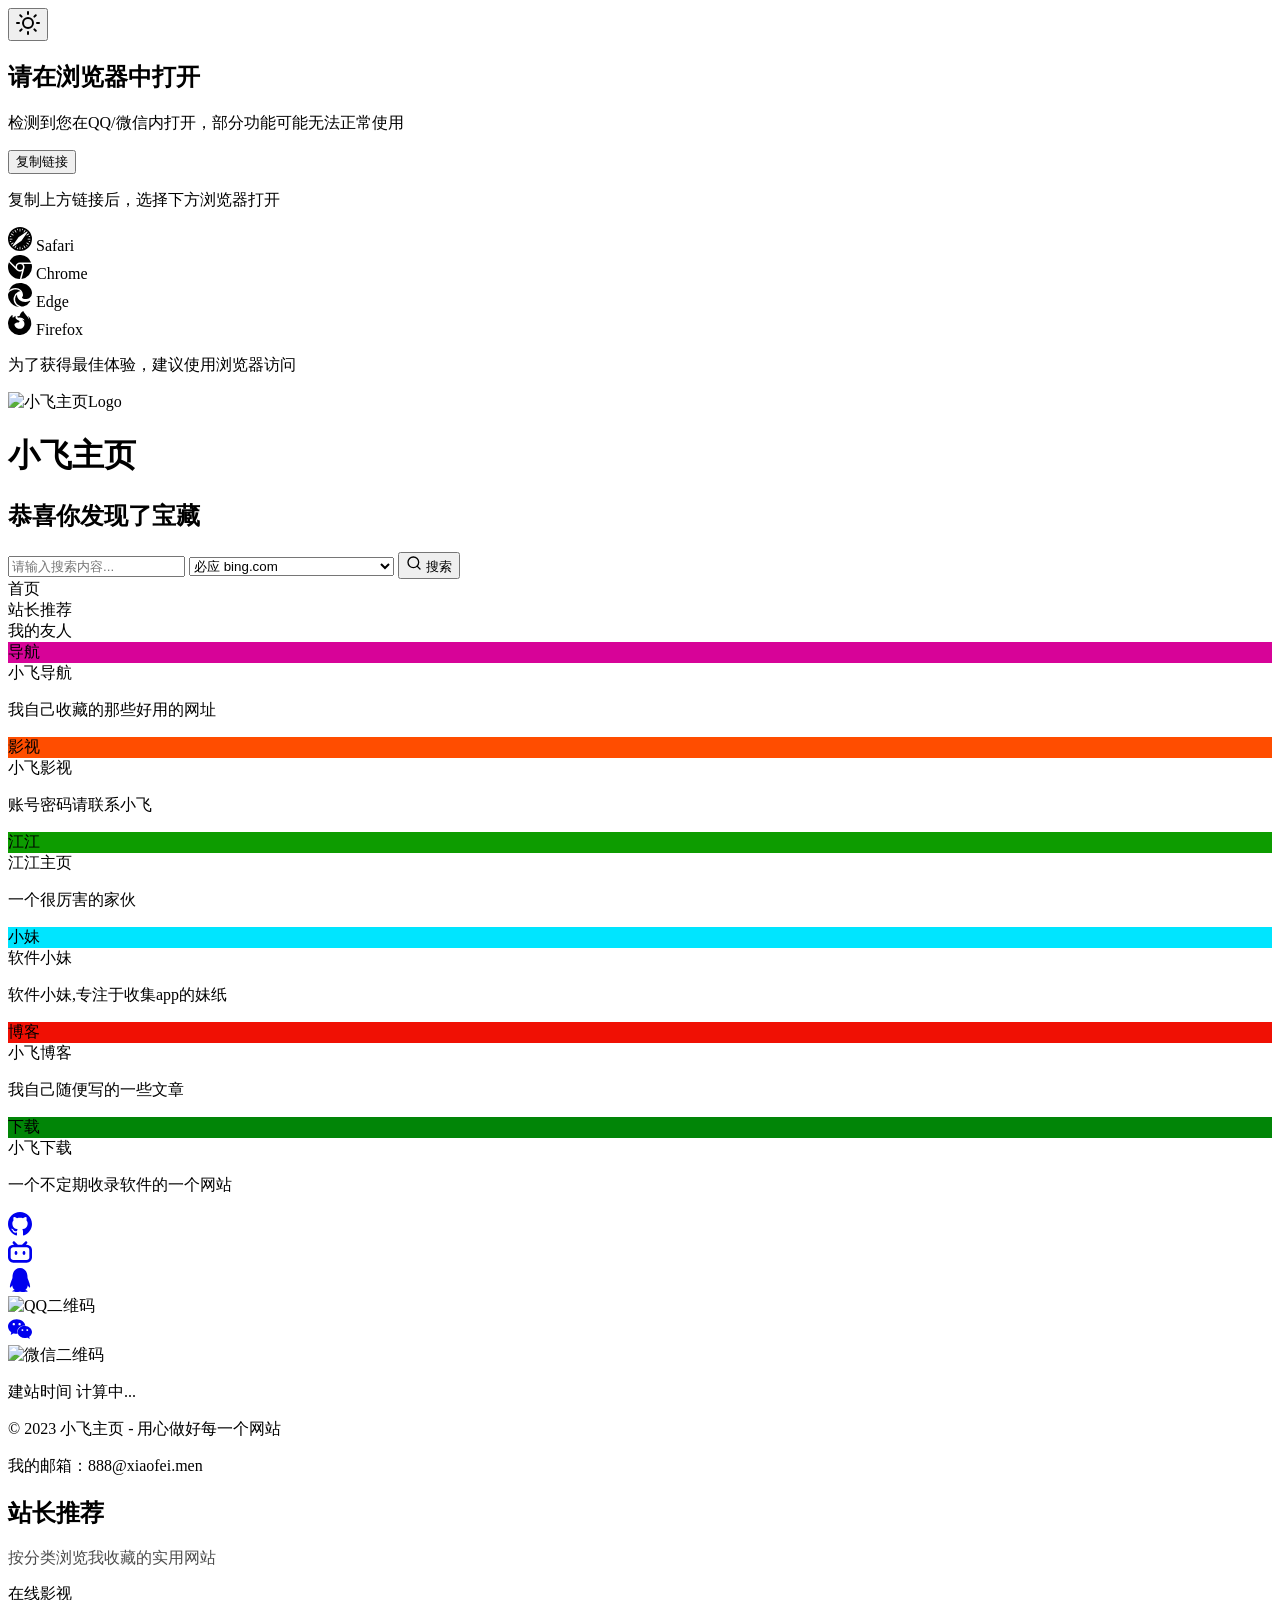
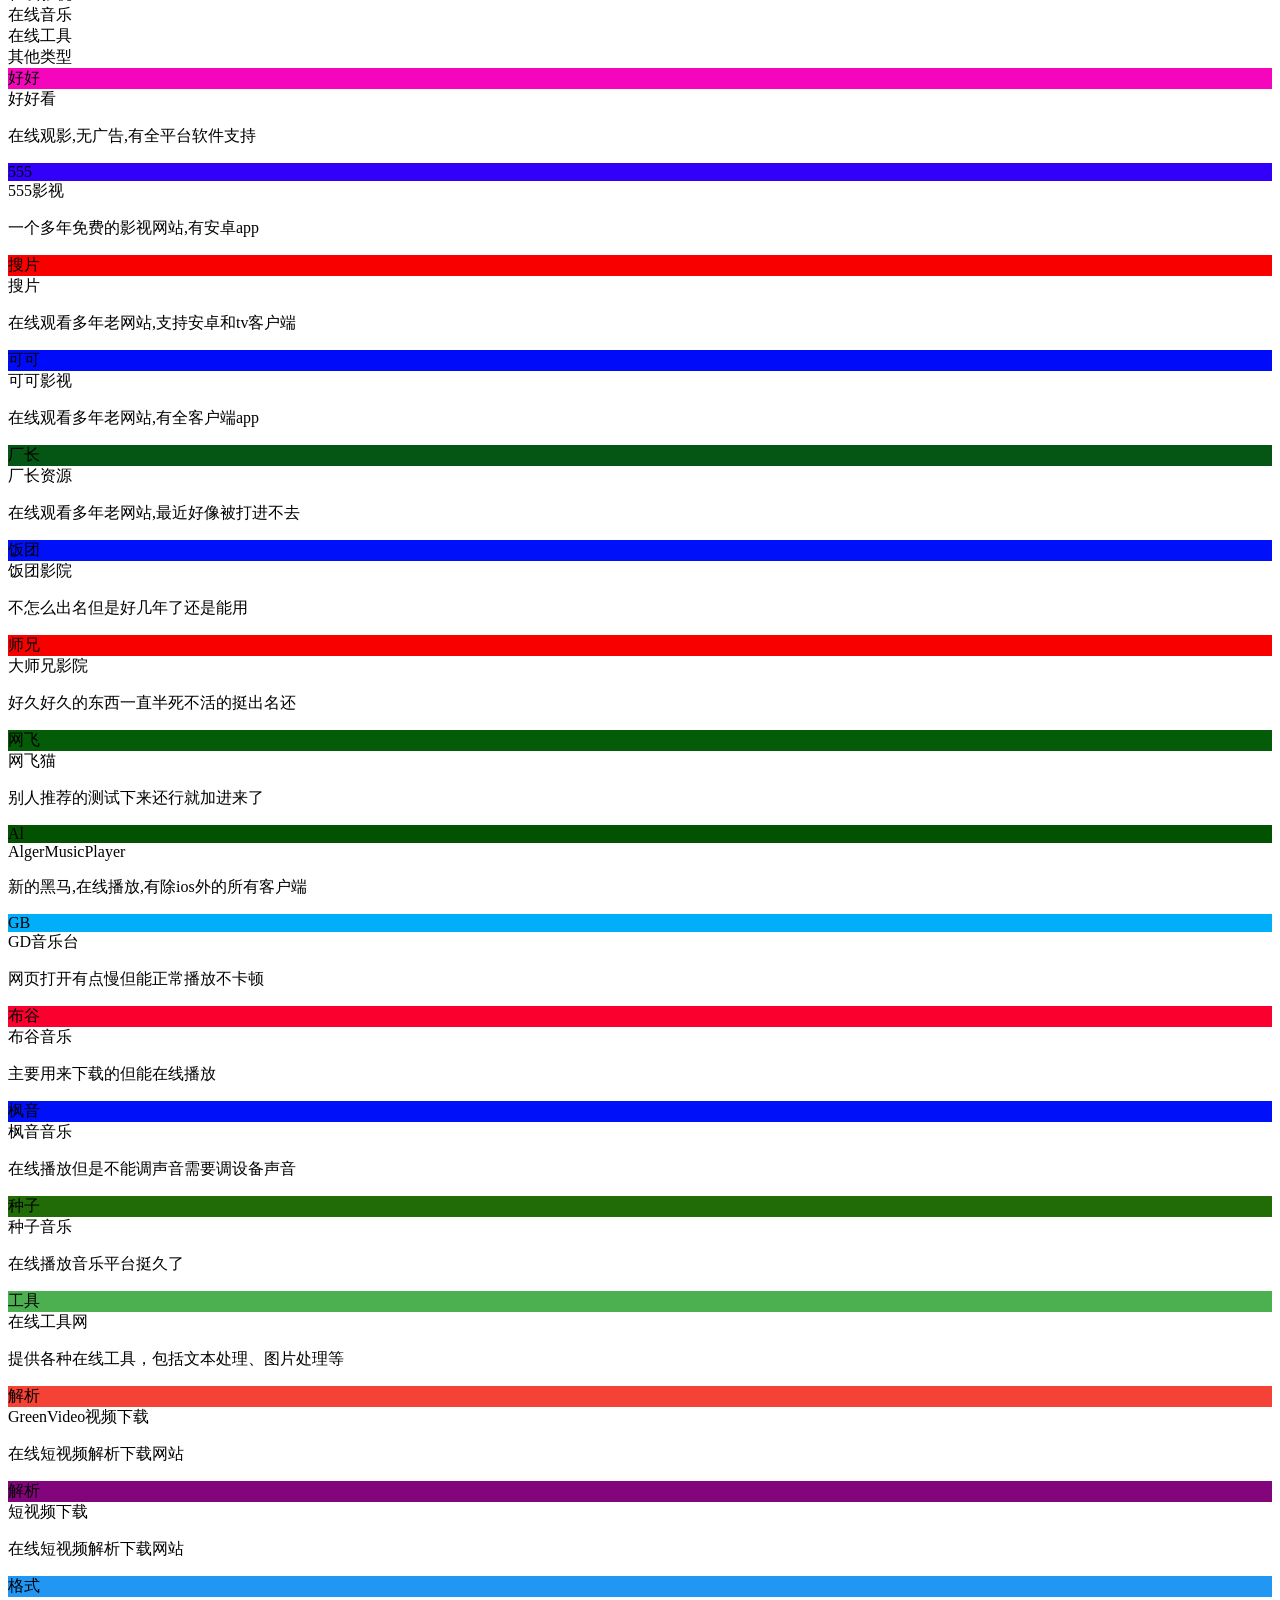
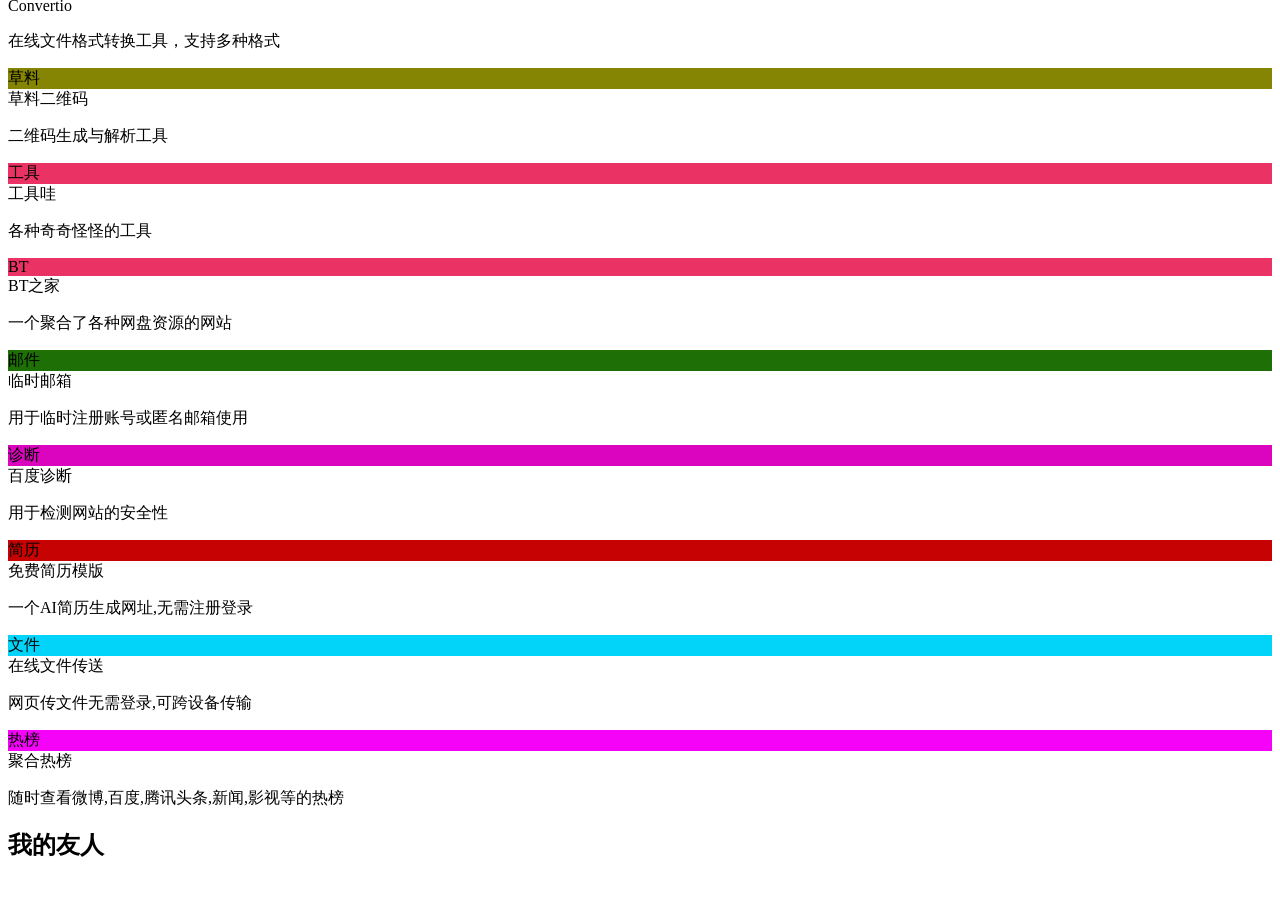
==== index.html @ 1d451cec "Create index.html" ====
<!DOCTYPE html>
<html lang="zh-CN" class="dark">
<!-- 百度统计代码,请修改成自己的 -->
<script>
    var _hmt = _hmt || [];
    (function() {
    var hm = document.createElement("script");
    hm.src = "https://hm.baidu.com/hm.js?8888888888888888888";
    var s = document.getElementsByTagName("script")[0]; 
    s.parentNode.insertBefore(hm, s);
    })();
</script>
<head>
    <meta charset="UTF-8">
    <meta name="viewport" content="width=device-width, initial-scale=1.0">
    <title>小飞主页</title>
    <link rel="stylesheet" href="style.css">
    <!-- 网站图标 -->
    <link rel="icon" href="https://s21.ax1x.com/2025/10/09/pVHZ47d.png" type="image/jpeg">
    <!-- 引入Markdown转换库marked.js -->
    <script src="https://cdn.jsdelivr.net/npm/marked/marked.min.js"></script>
    <!-- 引入SunCalc库用于日出日落计算 -->
    <script src="https://cdn.jsdelivr.net/npm/suncalc@1.9.0/suncalc.min.js"></script>
</head>
<body>
    <!-- 主题切换按钮 -->
    <button id="theme-toggle" class="theme-toggle">
        <svg xmlns="http://www.w3.org/2000/svg" width="24" height="24" viewBox="0 0 24 24" fill="none" stroke="currentColor" stroke-width="2" stroke-linecap="round" stroke-linejoin="round">
            <circle cx="12" cy="12" r="5"></circle>
            <line x1="12" y1="1" x2="12" y2="3"></line>
            <line x1="12" y1="21" x2="12" y2="23"></line>
            <line x1="4.22" y1="4.22" x2="5.64" y2="5.64"></line>
            <line x1="18.36" y1="18.36" x2="19.78" y2="19.78"></line>
            <line x1="1" y1="12" x2="3" y2="12"></line>
            <line x1="21" y1="12" x2="23" y2="12"></line>
            <line x1="4.22" y1="19.78" x2="5.64" y2="18.36"></line>
            <line x1="18.36" y1="5.64" x2="19.78" y2="4.22"></line>
        </svg>
    </button>

    <!-- 微信/QQ浏览器引导层 -->
    <div class="browser-guide" id="browserGuide">
        <div class="browser-guide-content">
            <h2>请在浏览器中打开</h2>
            <p>检测到您在QQ/微信内打开，部分功能可能无法正常使用</p>
            <div class="guide-url">
                <span id="currentUrl"></span>
                <button class="copy-btn" id="copyUrl">复制链接</button>
            </div>
            <p>复制上方链接后，选择下方浏览器打开</p>
            <div class="browser-icons">
                <div class="browser-icon">
                    <svg viewBox="0 0 24 24" width="24" height="24" fill="currentColor">
                        <use xlink:href="#safari"></use>
                    </svg>
                    <span>Safari</span>
                </div>
                <div class="browser-icon">
                    <svg viewBox="0 0 24 24" width="24" height="24" fill="currentColor">
                        <use xlink:href="#chrome"></use>
                    </svg>
                    <span>Chrome</span>
                </div>
                <div class="browser-icon">
                    <svg viewBox="0 0 24 24" width="24" height="24" fill="currentColor">
                        <use xlink:href="#edge"></use>
                    </svg>
                    <span>Edge</span>
                </div>
                <div class="browser-icon">
                    <svg viewBox="0 0 24 24" width="24" height="24" fill="currentColor">
                        <use xlink:href="#firefox"></use>
                    </svg>
                    <span>Firefox</span>
                </div>
            </div>
            <div class="guide-tip">
                <p>为了获得最佳体验，建议使用浏览器访问</p>
            </div>
        </div>
    </div>

    <!-- 粒子背景 -->
    <div id="particles-js"></div>
    <!-- 粒子特效 -->
    <script src="https://cdn.jsdelivr.net/particles.js/2.0.0/particles.min.js"></script>
    <div class="container">
        <header>
            <div class="logo">
                <img src="https://s21.ax1x.com/2025/08/24/pVshJuq.jpg" alt="小飞主页Logo">
                <h1>小飞主页</h1>
            </div>
            <h2>恭喜你发现了宝藏</h2>
            
            <!-- 搜索框 -->
            <!-- index.html 搜索框部分修改 -->
            <div class="search-container">
                <div class="search-box">
                    <input type="text" id="search-input" placeholder="请输入搜索内容...">
                    <select id="search-engine">
                        <option value="bing">必应 bing.com</option>
                        <option value="shenma">神马 sm.cn</option>
                        <option value="baidu">百度 baidu.com</option>
                        <option value="quark">夸克 quark.cn</option>
                        <option value="sogou">搜狗 sogou.com</option>
                        <option value="360">360搜索 www.so.com</option>
                        <option value="brave">Brave brave.com</option>
                        <option value="google">谷歌 google.com</option>
                        <option value="yahoo">雅虎 yahoo.com</option>
                        <option value="duckduckgo">DuckDuckGo duckduckgo.com</option>
                        <option value="youtube">YouTube youtube.com</option>
                        <option value="yandex">Yandex yandex.com</option>
                    </select>
                    <button id="search-btn">
                        <svg xmlns="http://www.w3.org/2000/svg" width="16" height="16" viewBox="0 0 24 24" fill="none" stroke="currentColor" stroke-width="2" stroke-linecap="round" stroke-linejoin="round">
                            <circle cx="11" cy="11" r="8"></circle>
                            <line x1="21" y1="21" x2="16.65" y2="16.65"></line>
                        </svg>
                        搜索
                    </button>
                </div>
            </div>
            <!-- 页面导航 -->
            <div class="page-nav">
                <div class="page-nav-item active" data-page="home">首页</div>
                <div class="page-nav-item" data-page="links">站长推荐</div>
                <div class="page-nav-item" data-page="friends">我的友人</div>
            </div>
        </header>

        <main>
            <!-- 首页内容 -->
            <div class="page-container active" id="home-page">
                <div class="links-container">
                    <div class="link-card" data-link="http://dh.xiaofei.men/">
                        <div class="link-icon">
                            <div class="custom-favicon" style="background-color: #d70398;">导航</div>
                        </div>
                        <div class="link-info">
                            <span class="link-title">小飞导航</span>
                            <p class="link-description">我自己收藏的那些好用的网址</p>
                        </div>
                    </div>
                    <div class="link-card" data-link="http://tv.xiaofei.men/">
                        <div class="link-icon">
                            <div class="custom-favicon" style="background-color: #ff4d00;">影视</div>
                        </div>
                        <div class="link-info">
                            <span class="link-title">小飞影视</span>
                            <p class="link-description">账号密码请联系小飞</p>
                        </div>
                    </div>
                    <div class="link-card" data-link="http://江江.icu/">
                        <div class="link-icon">
                            <div class="custom-favicon" style="background-color: #0d9c00;">江江</div>
                        </div>
                        <div class="link-info">
                            <span class="link-title">江江主页</span>
                            <p class="link-description">一个很厉害的家伙</p>
                        </div>
                    </div>
                    <div class="link-card" data-link="http://add.qianqian.club/">
                        <div class="link-icon">
                            <div class="custom-favicon" style="background-color: #00E5FF;">小妹</div>
                        </div>
                        <div class="link-info">
                            <span class="link-title">软件小妹</span>
                            <p class="link-description">软件小妹,专注于收集app的妹纸</p>
                        </div>
                    </div>
                    <div class="link-card" data-link="http://bk.xiaofei.men/">
                        <div class="link-icon">
                            <div class="custom-favicon" style="background-color: #f01004;">博客</div>
                        </div>
                        <div class="link-info">
                            <span class="link-title">小飞博客</span>
                            <p class="link-description">我自己随便写的一些文章</p>
                        </div>
                    </div>
                    <div class="link-card" data-link="http://xz.xiaofei.men/">
                        <div class="link-icon">
                            <div class="custom-favicon" style="background-color: #018507;">下载</div>
                        </div>
                        <div class="link-info">
                            <span class="link-title">小飞下载</span>
                            <p class="link-description">一个不定期收录软件的一个网站</p>
                        </div>
                    </div>
                </div>

                <div class="icon-container">
                    <div class="icon-item">
                        <a href="https://github.com/tanwanxiaofei" title="GitHub" target="_blank" rel="noopener noreferrer">
                            <svg viewBox="0 0 24 24" width="24" height="24" fill="currentColor" aria-label="GitHub">
                                <use xlink:href="#github"></use>
                            </svg>
                        </a>
                    </div>
                    <div class="icon-item">
                        <a href="https://space.bilibili.com/316062612" title="哔哩哔哩" target="_blank" rel="noopener noreferrer">
                            <svg viewBox="0 0 24 24" width="24" height="24" fill="currentColor" aria-label="哔哩哔哩">
                                <use xlink:href="#bilibili"></use>
                            </svg>
                        </a>
                    </div>
                    <div class="icon-item qq-item">
                        <a href="javascript:void(0);" title="QQ">
                            <svg viewBox="0 0 24 24" width="24" height="24" fill="currentColor" aria-label="QQ">
                                <use xlink:href="#qq"></use>
                            </svg>
                        </a>
                        <div class="qr-code qq-qr">
                            <img src="https://tu.xiaofei.men/qq.jpg" alt="QQ二维码">
                        </div>
                    </div>
                    <div class="icon-item wechat-item">
                        <a href="javascript:void(0);" title="微信">
                            <svg viewBox="0 0 24 24" width="24" height="24" fill="currentColor" aria-label="微信">
                                <use xlink:href="#wechat"></use>
                            </svg>
                        </a>
                        <div class="qr-code wechat-qr">
                            <img src="https://tu.xiaofei.men/wechat.png" alt="微信二维码">
                        </div>
                    </div>
                </div>

                <div class="info">
                    <p>建站时间 <span id="survival-time">计算中...</span></p>
                    <p>© 2023 小飞主页 - 用心做好每一个网站</p>
                    <p>我的邮箱：<span id="email" class="email-link">888@xiaofei.men</span></p>
                </div>
            </div>
            
            <!-- 站长推荐 -->
            <div class="page-container" id="links-page">
                <h2>站长推荐</h2>
                <p style="margin: 15px 0; opacity: 0.7;">按分类浏览我收藏的实用网站</p>
                
                <div class="category-tabs">
                    <div class="category-tab active" data-category="tools">在线影视</div>
                    <div class="category-tab" data-category="study">在线音乐</div>
                    <div class="category-tab" data-category="entertainment">在线工具</div>
                    <div class="category-tab" data-category="life">其他类型</div>
                </div>
                
                <!-- 在线视频 -->
                <div class="category-content active" id="tools-content">
                    <div class="links-container">
                        <div class="link-card" data-link="https://hhkan.tv/">
                            <div class="link-icon">
                                <div class="custom-favicon" style="background-color: #f506bd;">好好</div>
                            </div>
                            <div class="link-info">
                                <span class="link-title">好好看</span>
                                <p class="link-description">在线观影,无广告,有全平台软件支持</p>
                            </div>
                        </div>
                        <div class="link-card" data-link="https://dh.xiaofei.men/?c=click&id=4">
                            <div class="link-icon">
                                <div class="custom-favicon" style="background-color: #3200f9;">555</div>
                            </div>
                            <div class="link-info">
                                <span class="link-title">555影视</span>
                                <p class="link-description">一个多年免费的影视网站,有安卓app</p>
                            </div>
                        </div>
                        <div class="link-card" data-link="https://搜片.com">
                            <div class="link-icon">
                                <div class="custom-favicon" style="background-color: #f90000;">搜片</div>
                            </div>
                            <div class="link-info">
                                <span class="link-title">搜片</span>
                                <p class="link-description">在线观看多年老网站,支持安卓和tv客户端</p>
                            </div>
                        </div>
                        <div class="link-card" data-link="https://kekys.com">
                            <div class="link-icon">
                                <div class="custom-favicon" style="background-color: #000cf9;">可可</div>
                            </div>
                            <div class="link-info">
                                <span class="link-title">可可影视</span>
                                <p class="link-description">在线观看多年老网站,有全客户端app</p>
                            </div>
                        </div>
                        <div class="link-card" data-link="https://cz01.vip">
                            <div class="link-icon">
                                <div class="custom-favicon" style="background-color: #055614;">厂长</div>
                            </div>
                            <div class="link-info">
                                <span class="link-title">厂长资源</span>
                                <p class="link-description">在线观看多年老网站,最近好像被打进不去</p>
                            </div>
                        </div>
                        <div class="link-card" data-link="https://www.fantuan.my/">
                            <div class="link-icon">
                                <div class="custom-favicon" style="background-color: #0011f9;">饭团</div>
                            </div>
                            <div class="link-info">
                                <span class="link-title">饭团影院</span>
                                <p class="link-description">不怎么出名但是好几年了还是能用</p>
                            </div>
                        </div>
                        <div class="link-card" data-link="https://dsxys.com/">
                            <div class="link-icon">
                                <div class="custom-favicon" style="background-color: #f90000;">师兄</div>
                            </div>
                            <div class="link-info">
                                <span class="link-title">大师兄影院</span>
                                <p class="link-description">好久好久的东西一直半死不活的挺出名还</p>
                            </div>
                        </div>
                        <div class="link-card" data-link="https://WWW.NCAT.APP">
                            <div class="link-icon">
                                <div class="custom-favicon" style="background-color: #045b08;">网飞</div>
                            </div>
                            <div class="link-info">
                                <span class="link-title">网飞猫</span>
                                <p class="link-description">别人推荐的测试下来还行就加进来了</p>
                            </div>
                        </div>
                    </div>
                </div>
                
                <!-- 在线音乐 -->
                <div class="category-content" id="study-content">
                    <div class="links-container">
                        <div class="link-card" data-link="http://music.alger.fun/#/">
                            <div class="link-icon">
                                <div class="custom-favicon" style="background-color: #035202;">Al</div>
                            </div>
                            <div class="link-info">
                                <span class="link-title">AlgerMusicPlayer</span>
                                <p class="link-description">新的黑马,在线播放,有除ios外的所有客户端</p>
                            </div>
                        </div>
                        <div class="link-card" data-link="https://music.gdstudio.org/">
                            <div class="link-icon">
                                <div class="custom-favicon" style="background-color: #00aef9;">GB</div>
                            </div>
                            <div class="link-info">
                                <span class="link-title">GD音乐台</span>
                                <p class="link-description">网页打开有点慢但能正常播放不卡顿</p>
                            </div>
                        </div>
                        <div class="link-card" data-link="https://www.buguyy.top/">
                            <div class="link-icon">
                                <div class="custom-favicon" style="background-color: #f9002e;">布谷</div>
                            </div>
                            <div class="link-info">
                                <span class="link-title">布谷音乐</span>
                                <p class="link-description">主要用来下载的但能在线播放</p>
                            </div>
                        </div>
                        <div class="link-card" data-link="https://mu-jie.cc/musicBox/#/">
                            <div class="link-icon">
                                <div class="custom-favicon" style="background-color: #0011f9;">枫音</div>
                            </div>
                            <div class="link-info">
                                <span class="link-title">枫音音乐</span>
                                <p class="link-description">在线播放但是不能调声音需要调设备声音</p>
                            </div>
                        </div>
                        <div class="link-card" data-link="https://zz123.com/">
                            <div class="link-icon">
                                <div class="custom-favicon" style="background-color: #1c6800f8;">种子</div>
                            </div>
                            <div class="link-info">
                                <span class="link-title">种子音乐</span>
                                <p class="link-description">在线播放音乐平台挺久了</p>
                            </div>
                        </div>
                    </div>
                </div>
                
                <!-- 在线工具 -->
                <div class="category-content" id="entertainment-content">
                    <div class="links-container">
                        <div class="link-card" data-link="https://tool.lu/">
                            <div class="link-icon">
                                <div class="custom-favicon" style="background-color: #4CAF50;">工具</div>
                            </div>
                            <div class="link-info">
                                <span class="link-title">在线工具网</span>
                                <p class="link-description">提供各种在线工具，包括文本处理、图片处理等</p>
                            </div>
                        </div>
                        <div class="link-card" data-link="https://greenvideo.cc/">
                            <div class="link-icon">
                                <div class="custom-favicon" style="background-color: #F44336;">解析</div>
                            </div>
                            <div class="link-info">
                                <span class="link-title">GreenVideo视频下载</span>
                                <p class="link-description">在线短视频解析下载网站</p>
                            </div>
                        </div>
                        <div class="link-card" data-link="https://api.spapi.cn/">
                            <div class="link-icon">
                                <div class="custom-favicon" style="background-color: #82057c;">解析</div>
                            </div>
                            <div class="link-info">
                                <span class="link-title">短视频下载</span>
                                <p class="link-description">在线短视频解析下载网站</p>
                            </div>
                        </div>
                        <div class="link-card" data-link="https://convertio.co/zh/">
                            <div class="link-icon">
                                <div class="custom-favicon" style="background-color: #2196F3;">格式</div>
                            </div>
                            <div class="link-info">
                                <span class="link-title">Convertio</span>
                                <p class="link-description">在线文件格式转换工具，支持多种格式</p>
                            </div>
                        </div>
                        <div class="link-card" data-link="https://www草料二维码.com/">
                            <div class="link-icon">
                                <div class="custom-favicon" style="background-color: #858503;">草料</div>
                            </div>
                            <div class="link-info">
                                <span class="link-title">草料二维码</span>
                                <p class="link-description">二维码生成与解析工具</p>
                            </div>
                        </div>
                        <div class="link-card" data-link="https://toolwa.com/">
                            <div class="link-icon">
                                <div class="custom-favicon" style="background-color: #ea3364;">工具</div>
                            </div>
                            <div class="link-info">
                                <span class="link-title">工具哇</span>
                                <p class="link-description">各种奇奇怪怪的工具</p>
                            </div>
                        </div>
                    </div>
                </div>
                
                <!-- 其他类型 -->
                <div class="category-content" id="life-content">
                    <div class="links-container">
                        <div class="link-card" data-link="https://www.1lou.cc/">
                            <div class="link-icon">
                                <div class="custom-favicon" style="background-color: #ea3364;">BT</div>
                            </div>
                            <div class="link-info">
                                <span class="link-title">BT之家</span>
                                <p class="link-description">一个聚合了各种网盘资源的网站</p>
                            </div>
                        </div>
                        <div class="link-card" data-link="https://lsyx.me/">
                            <div class="link-icon">
                                <div class="custom-favicon" style="background-color: #1e6f05;">邮件</div>
                            </div>
                            <div class="link-info">
                                <span class="link-title">临时邮箱</span>
                                <p class="link-description">用于临时注册账号或匿名邮箱使用</p>
                            </div>
                        </div>
                        <div class="link-card" data-link="https://zhenzhan.baidu.com/">
                            <div class="link-icon">
                                <div class="custom-favicon" style="background-color: #db05bf;">诊断</div>
                            </div>
                            <div class="link-info">
                                <span class="link-title">百度诊断</span>
                                <p class="link-description">用于检测网站的安全性</p>
                            </div>
                        </div>
                        <div class="link-card" data-link="https://www.jianli.com/">
                            <div class="link-icon">
                                <div class="custom-favicon" style="background-color: #c70202;">简历</div>
                            </div>
                            <div class="link-info">
                                <span class="link-title">免费简历模版</span>
                                <p class="link-description">一个AI简历生成网址,无需注册登录</p>
                            </div>
                        </div>
                        <div class="link-card" data-link="https://upfile.live/zh-cn/">
                            <div class="link-icon">
                                <div class="custom-favicon" style="background-color: #02d4f9;">文件</div>
                            </div>
                            <div class="link-info">
                                <span class="link-title">在线文件传送</span>
                                <p class="link-description">网页传文件无需登录,可跨设备传输</p>
                            </div>
                        </div>
                        <div class="link-card" data-link="https://tophub.today/">
                            <div class="link-icon">
                                <div class="custom-favicon" style="background-color: #f502f9;">热榜</div>
                            </div>
                            <div class="link-info">
                                <span class="link-title">聚合热榜</span>
                                <p class="link-description">随时查看微博,百度,腾讯头条,新闻,影视等的热榜</p>
                            </div>
                        </div>
                    </div>
                </div>
            </div>
            
            <!-- 我的友人页面（Markdown加载区域） -->
            <div class="page-container" id="friends-page">
                <h2>我的友人</h2>
                <!-- Markdown加载状态提示 -->
                <div id="md-loading" style="margin: 20px 0; color: rgba(255,255,255,0.7);">
                    正在加载文章内容...
                </div>
                <!-- Markdown转换后的HTML会插入到这个容器 -->
                <div class="friends-article" id="md-content"></div>
            </div>
        </main>
    </div>
    
    <!-- SVG图标定义 -->
    <svg xmlns="http://www.w3.org/2000/svg" style="display: none;">
        <!-- Safari 图标 -->
        <symbol id="safari" viewBox="0 0 16 16">
            <path d="M8 16A8 8 0 1 0 8 0a8 8 0 0 0 0 16m.25-14.75v1.5a.25.25 0 0 1-.5 0v-1.5a.25.25 0 0 1 .5 0m0 12v1.5a.25.25 0 1 1-.5 0v-1.5a.25.25 0 1 1 .5 0M4.5 1.938a.25.25 0 0 1 .342.091l.75 1.3a.25.25 0 0 1-.434.25l-.75-1.3a.25.25 0 0 1 .092-.341m6 10.392a.25.25 0 0 1 .341.092l.75 1.299a.25.25 0 1 1-.432.25l-.75-1.3a.25.25 0 0 1 .091-.34ZM2.28 4.408l1.298.75a.25.25 0 0 1-.25.434l-1.299-.75a.25.25 0 0 1 .25-.434Zm10.392 6 1.299.75a.25.25 0 1 1-.25.434l-1.3-.75a.25.25 0 0 1 .25-.434ZM1 8a.25.25 0 0 1 .25-.25h1.5a.25.25 0 0 1 0 .5h-1.5A.25.25 0 0 1 1 8m12 0a.25.25 0 0 1 .25-.25h1.5a.25.25 0 1 1 0 .5h-1.5A.25.25 0 0 1 13 8M2.03 11.159l1.298-.75a.25.25 0 0 1 .25.432l-1.299.75a.25.25 0 0 1-.25-.432Zm10.392-6 1.299-.75a.25.25 0 1 1 .25.433l-1.3.75a.25.25 0 0 1-.25-.434ZM4.5 14.061a.25.25 0 0 1-.092-.341l.75-1.3a.25.25 0 0 1 .434.25l-.75 1.3a.25.25 0 0 1-.342.091m6-10.392a.25.25 0 0 1-.091-.342l.75-1.299a.25.25 0 1 1 .432.25l-.75 1.3a.25.25 0 0 1-.341.09ZM6.494 1.415l.13.483a.25.25 0 1 1-.483.13l-.13-.483a.25.25 0 0 1 .483-.13M9.86 13.972l.13.483a.25.25 0 1 1-.483.13l-.13-.483a.25.25 0 0 1 .483-.13M3.05 3.05a.25.25 0 0 1 .354 0l.353.354a.25.25 0 0 1-.353.353l-.354-.353a.25.25 0 0 1 0-.354m9.193 9.193a.25.25 0 0 1 .353 0l.354.353a.25.25 0 1 1-.354.354l-.353-.354a.25.25 0 0 1 0-.353M1.545 6.01l.483.13a.25.25 0 1 1-.13.483l-.483-.13a.25.25 0 1 1 .13-.482Zm12.557 3.365.483.13a.25.25 0 1 1-.13.483l-.483-.13a.25.25 0 1 1 .13-.483m-12.863.436a.25.25 0 0 1 .176-.306l.483-.13a.25.25 0 1 1 .13.483l-.483.13a.25.25 0 0 1-.306-.177m12.557-3.365a.25.25 0 0 1 .176-.306l.483-.13a.25.25 0 1 1 .13.483l-.483.13a.25.25 0 0 1-.306-.177M3.045 12.944a.3.3 0 0 1-.029-.376l3.898-5.592a.3.3 0 0 1 .062-.062l5.602-3.884a.278.278 0 0 1 .392.392L9.086 9.024a.3.3 0 0 1-.062.062l-5.592 3.898a.3.3 0 0 1-.382-.034zm3.143 1.817a.25.25 0 0 1-.176-.306l.129-.483a.25.25 0 0 1 .483.13l-.13.483a.25.25 0 0 1-.306.176M9.553 2.204a.25.25 0 0 1-.177-.306l.13-.483a.25.25 0 1 1 .483.13l-.13.483a.25.25 0 0 1-.306.176"/>
        </symbol>

        <!-- Chrome 图标 -->
        <symbol id="chrome" viewBox="0 0 16 16">
            <path fill-rule="evenodd" d="M16 8a8 8 0 0 1-7.022 7.94l1.902-7.098a3 3 0 0 0 .05-1.492A3 3 0 0 0 10.237 6h5.511A8 8 0 0 1 16 8M0 8a8 8 0 0 0 7.927 8l1.426-5.321a3 3 0 0 1-.723.255 3 3 0 0 1-1.743-.147 3 3 0 0 1-1.043-.7L.633 4.876A8 8 0 0 0 0 8m5.004-.167L1.108 3.936A8.003 8.003 0 0 1 15.418 5H8.066a3 3 0 0 0-1.252.243 2.99 2.99 0 0 0-1.81 2.59M8 10a2 2 0 1 0 0-4 2 2 0 0 0 0 4"/>
        </symbol>

        <!-- Edge 图标 -->
        <symbol id="edge" viewBox="0 0 16 16">
            <path d="M9.482 9.341c-.069.062-.17.153-.17.309 0 .162.107.325.3.456.877.613 2.521.54 2.592.538h.002c.667 0 1.32-.18 1.894-.519A3.84 3.84 0 0 0 16 6.819c.018-1.316-.44-2.218-.666-2.664l-.04-.08C13.963 1.487 11.106 0 8 0A8 8 0 0 0 .473 5.29C1.488 4.048 3.183 3.262 5 3.262c2.83 0 5.01 1.885 5.01 4.797h-.004v.002c0 .338-.168.832-.487 1.244l.006-.006z"/>
            <path d="M.01 7.753a8.14 8.14 0 0 0 .753 3.641 8 8 0 0 0 6.495 4.564 5 5 0 0 1-.785-.377h-.01l-.12-.075a5.5 5.5 0 0 1-1.56-1.463A5.543 5.543 0 0 1 6.81 5.8l.01-.004.025-.012c.208-.098.62-.292 1.167-.285q.194.001.384.033a4 4 0 0 0-.993-.698l-.01-.005C6.348 4.282 5.199 4.263 5 4.263c-2.44 0-4.824 1.634-4.99 3.49m10.263 7.912q.133-.04.265-.084-.153.047-.307.086z"/>
            <path d="M10.228 15.667a5 5 0 0 0 .303-.086l.082-.025a8.02 8.02 0 0 0 4.162-3.3.25.25 0 0 0-.331-.35q-.322.168-.663.294a6.4 6.4 0 0 1-2.243.4c-2.957 0-5.532-2.031-5.532-4.644q.003-.203.046-.399a4.54 4.54 0 0 0-.46 5.898l.003.005c.315.441.707.821 1.158 1.121h.003l.144.09c.877.55 1.721 1.078 3.328.996"/>
        </symbol>

        <!-- Firefox 图标 -->
        <symbol id="firefox" viewBox="0 0 16 16">
            <path d="M13.384 3.408c.535.276 1.22 1.152 1.556 1.963a8 8 0 0 1 .503 3.897l-.009.077-.026.224A7.758 7.758 0 0 1 .006 8.257v-.04q.025-.545.114-1.082c.01-.074.075-.42.09-.489l.01-.051a6.6 6.6 0 0 1 1.041-2.35q.327-.465.725-.87.35-.358.758-.65a1.5 1.5 0 0 1 .26-.137c-.018.268-.04 1.553.268 1.943h.003a5.7 5.7 0 0 1 1.868-1.443 3.6 3.6 0 0 0 .021 1.896q.105.07.2.152c.107.09.226.207.454.433l.068.066.009.009a2 2 0 0 0 .213.18c.383.287.943.563 1.306.741.201.1.342.168.359.193l.004.008c-.012.193-.695.858-.933.858-2.206 0-2.564 1.335-2.564 1.335.087.997.714 1.839 1.517 2.357a4 4 0 0 0 .439.241q.114.05.228.094c.325.115.665.18 1.01.194 3.043.143 4.155-2.804 3.129-4.745v-.001a3 3 0 0 0-.731-.9 3 3 0 0 0-.571-.37l-.003-.002a2.68 2.68 0 0 1 1.87.454 3.92 3.92 0 0 0-3.396-1.983q-.116.001-.23.01l-.042.003V4.31h-.002a4 4 0 0 0-.8.14 7 7 0 0 0-.333-.314 2 2 0 0 0-.2-.152 4 4 0 0 1-.088-.383 5 5 0 0 1 1.352-.289l.05-.003c.052-.004.125-.01.205-.012C7.996 2.212 8.733.843 10.17.002l-.003.005.003-.001.002-.002h.002l.002-.002h.015a.02.02 0 0 1 .012.007 2.4 2.4 0 0 0 .206.48q.09.153.183.297c.49.774 1.023 1.379 1.543 1.968.771.874 1.512 1.715 2.036 3.02l-.001-.013a8 8 0 0 0-.786-2.353"/>
        </symbol>

        <!-- GitHub 图标 -->
        <symbol id="github" viewBox="0 0 24 24">
            <path d="M12 0c-6.626 0-12 5.373-12 12 0 5.302 3.438 9.8 8.207 11.387.599.111.793-.261.793-.577v-2.234c-3.338.726-4.033-1.416-4.033-1.416-.546-1.387-1.333-1.756-1.333-1.756-1.089-.745.083-.729.083-.729 1.205.084 1.839 1.237 1.839 1.237 1.07 1.834 2.807 1.304 3.492.997.107-.775.418-1.305.762-1.604-2.665-.305-5.467-1.334-5.467-5.931 0-1.311.469-2.381 1.236-3.221-.124-.303-.535-1.524.117-3.176 0 0 1.008-.322 3.301 1.23.957-.266 1.983-.399 3.003-.404 1.02.005 2.047.138 3.006.404 2.291-1.552 3.297-1.23 3.297-1.23.653 1.653.242 2.874.118 3.176.77.84 1.235 1.911 1.235 3.221 0 4.609-2.807 5.624-5.479 5.921.43.372.823 1.102.823 2.222v3.293c0 .319.192.694.801.576 4.765-1.589 8.199-6.086 8.199-11.386 0-6.627-5.373-12-12-12z"/>
        </symbol>
        
        <!-- 哔哩哔哩 图标 -->
        <symbol id="bilibili" viewBox="0 0 24 24">
            <path d="M17.813 4.653h.854c1.51.054 2.769.578 3.773 1.574 1.004.995 1.524 2.249 1.560 3.76v7.36c-.036 1.51-.556 2.769-1.560 3.773s-2.262 1.524-3.773 1.56H5.333c-1.51-.036-2.769-.556-3.773-1.56S.036 18.858 0 17.347v-7.36c.036-1.511.556-2.765 1.560-3.76 1.004-.996 2.262-1.52 3.773-1.574h.774l-1.174-1.12a1.234 1.234 0 0 1-.373-.906c0-.356.124-.658.373-.907l.027-.027c.267-.249.573-.373.920-.373.347 0 .653.124.920.373L9.653 4.44c.071.071.134.142.187.213h4.267a.836.836 0 0 1 .160-.213l2.853-2.747c.267-.249.573-.373.920-.373.347 0 .662.151.929.4.267.249.391.551.391.907 0 .355-.124.657-.373.906L17.813 4.653zM5.333 7.24c-.746.018-1.373.276-1.880.773-.506.498-.769 1.13-.786 1.894v7.52c.017.764.280 1.395.786 1.893.507.498 1.134.756 1.880.773h13.334c.746-.017 1.373-.275 1.880-.773.506-.498.769-1.129.786-1.893v-7.52c-.017-.765-.280-1.396-.786-1.894-.507-.497-1.134-.755-1.880-.773H5.333zM8 11.107c.373 0 .684.124.933.373.25.249.383.569.400.960v1.173c-.017.391-.150.711-.400.960-.249.250-.560.374-.933.374s-.684-.125-.933-.374c-.250-.249-.383-.569-.400-.960V12.44c0-.373.129-.689.386-.947.258-.257.574-.386.947-.386zm8 0c.373 0 .684.124.933.373.25.249.383.569.400.960v1.173c-.017.391-.150.711-.400.960-.249.250-.560.374-.933.374s-.684-.125-.933-.374c-.250-.249-.383-.569-.400-.960V12.44c.017-.391.150-.711.400-.960.249-.249.560-.373.933-.373z"/>
        </symbol>
        
        <!-- QQ 图标 -->
        <symbol id="qq" viewBox="0 0 24 24">
            <path d="M21.395 15.035a39.548 39.548 0 0 0-.803-2.264l-1.079-2.695c.001-.032.014-.562.014-.836C19.526 4.632 17.351 0 12 0S4.474 4.632 4.474 9.241c0 .274.013.804.014.836l-1.08 2.695a38.97 38.97 0 0 0-.802 2.264c-1.021 3.283-.69 4.643-.438 4.673.54.065 2.103-2.472 2.103-2.472 0 1.469.756 3.387 2.394 4.771-.612.188-1.363.479-1.845.835-.434.32-.379.646-.301.778.343.578 5.883.369 7.482.189 1.6.18 7.14.389 7.483-.189.078-.132.132-.458-.301-.778-.483-.356-1.233-.646-1.846-.836 1.637-1.384 2.393-3.302 2.393-4.771 0 0 1.563 2.537 2.103 2.472.252-.03.583-1.39-.438-4.673z"/>
        </symbol>
        
        <!-- 微信 图标 -->
        <symbol id="wechat" viewBox="0 0 24 24">
            <path d="M8.691 2.188C3.891 2.188 0 5.476 0 9.53c0 2.212 1.17 4.203 3.002 5.55a.59.59 0 0 1 .213.665l-.39 1.48c-.019.07-.048.141-.048.213 0 .163.13.295.29.295a.326.326 0 0 0 .167-.054l1.903-1.114a.864.864 0 0 1 .717-.098 10.16 10.16 0 0 0 2.837.403c.276 0 .543-.027.811-.05-.857-2.578.157-4.972 1.932-6.446 1.703-1.415 3.882-1.98 5.853-1.838-.576-3.583-4.196-6.348-8.596-6.348zM5.785 5.991c.642 0 1.162.529 1.162 1.18a1.17 1.17 0 0 1-1.162 1.178A1.17 1.17 0 0 1 4.623 7.17c0-.651.52-1.18 1.162-1.18zm5.813 0c.642 0 1.162.529 1.162 1.18a1.17 1.17 0 0 1-1.162 1.178 1.17 1.17 0 0 1-1.162-1.178c0-.651.52-1.18 1.162-1.18zm5.34 2.867c-1.797-.052-3.746.512-5.28 1.786-1.72 1.428-2.687 3.72-1.78 6.22.942 2.453 3.666 4.229 6.884 4.229.826 0 1.622-.12 2.361-.336a.722.722 0 0 1 .598.082l1.584.926a.272.272 0 0 0 .140.047c.134 0 .24-.111.24-.247 0-.60-.023-.120-.038-.177l-.327-1.233a.582.582 0 0 1-.023-.156.49.49 0 0 1 .201-.398C23.024 18.48 24 16.82 24 14.98c0-3.21-2.931-5.837-6.656-6.088V8.89c-.135-.01-.27-.027-.407-.03zm-2.53 3.274c.535 0 .969.44.969.982a.976.976 0 0 1-.969.983.976.976 0 0 1-.969-.983c0-.542.434-.982.969-.982zm4.844 0c.535 0 .969.44.969.982a.976.976 0 0 1-.969.983.976.976 0 0 1-.969-.983c0-.542.434-.982.969-.982z"/>
        </symbol>
    </svg>

    <script src="script.js"></script>
</body>
</html>
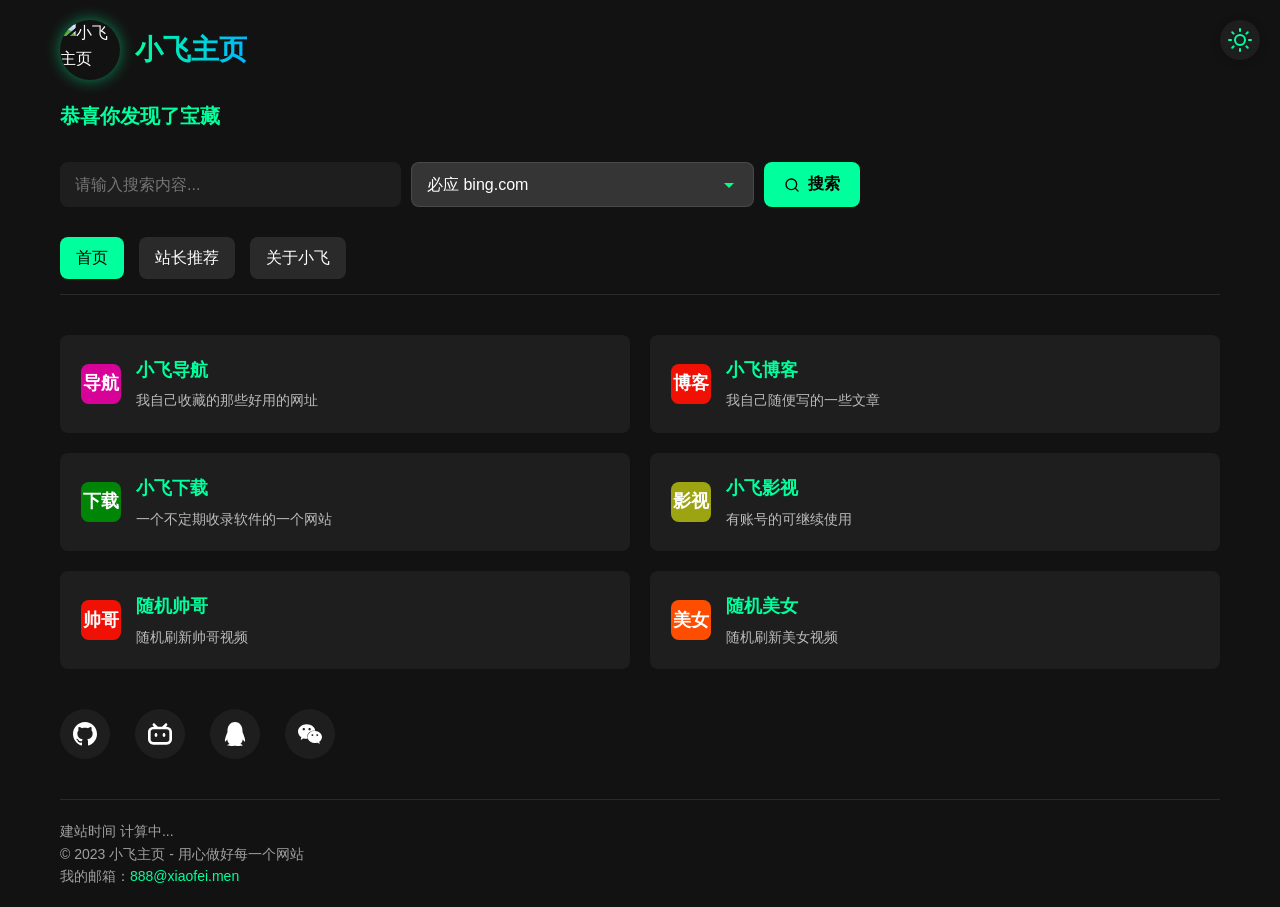
==== commit 29f2415c: "Update index.html 更新了css和js的版本号,修改了部分颜色" ====
--- a/index.html
+++ b/index.html
@@ -1,11 +1,11 @@
 <!DOCTYPE html>
 <html lang="zh-CN" class="dark">
-<!-- 百度统计代码,请修改成自己的 -->
+<!-- 百度统计代码 -->
 <script>
     var _hmt = _hmt || [];
     (function() {
     var hm = document.createElement("script");
-    hm.src = "https://hm.baidu.com/hm.js?8888888888888888888";
+    hm.src = "https://hm.baidu.com/hm.js?9a590e5d51a9da2a688fa6271ab07b63";
     var s = document.getElementsByTagName("script")[0]; 
     s.parentNode.insertBefore(hm, s);
     })();
@@ -14,7 +14,8 @@
     <meta charset="UTF-8">
     <meta name="viewport" content="width=device-width, initial-scale=1.0">
     <title>小飞主页</title>
-    <link rel="stylesheet" href="style.css">
+    <!-- css引用,带版本号 -->
+    <link rel="stylesheet" href="style.css?v=1.0.1">
     <!-- 网站图标 -->
     <link rel="icon" href="https://s21.ax1x.com/2025/10/09/pVHZ47d.png" type="image/jpeg">
     <!-- 引入Markdown转换库marked.js -->
@@ -124,7 +125,7 @@
             <div class="page-nav">
                 <div class="page-nav-item active" data-page="home">首页</div>
                 <div class="page-nav-item" data-page="links">站长推荐</div>
-                <div class="page-nav-item" data-page="friends">我的友人</div>
+                <div class="page-nav-item" data-page="friends">关于小飞</div>
             </div>
         </header>
 
@@ -141,33 +142,6 @@
                             <p class="link-description">我自己收藏的那些好用的网址</p>
                         </div>
                     </div>
-                    <div class="link-card" data-link="http://tv.xiaofei.men/">
-                        <div class="link-icon">
-                            <div class="custom-favicon" style="background-color: #ff4d00;">影视</div>
-                        </div>
-                        <div class="link-info">
-                            <span class="link-title">小飞影视</span>
-                            <p class="link-description">账号密码请联系小飞</p>
-                        </div>
-                    </div>
-                    <div class="link-card" data-link="http://江江.icu/">
-                        <div class="link-icon">
-                            <div class="custom-favicon" style="background-color: #0d9c00;">江江</div>
-                        </div>
-                        <div class="link-info">
-                            <span class="link-title">江江主页</span>
-                            <p class="link-description">一个很厉害的家伙</p>
-                        </div>
-                    </div>
-                    <div class="link-card" data-link="http://add.qianqian.club/">
-                        <div class="link-icon">
-                            <div class="custom-favicon" style="background-color: #00E5FF;">小妹</div>
-                        </div>
-                        <div class="link-info">
-                            <span class="link-title">软件小妹</span>
-                            <p class="link-description">软件小妹,专注于收集app的妹纸</p>
-                        </div>
-                    </div>
                     <div class="link-card" data-link="http://bk.xiaofei.men/">
                         <div class="link-icon">
                             <div class="custom-favicon" style="background-color: #f01004;">博客</div>
@@ -186,8 +160,34 @@
                             <p class="link-description">一个不定期收录软件的一个网站</p>
                         </div>
                     </div>
-                </div>
-
+                    <div class="link-card" data-link="http://tv.xiaofei.men/">
+                        <div class="link-icon">
+                            <div class="custom-favicon" style="background-color: #f0ec039c;">影视</div>
+                        </div>
+                        <div class="link-info">
+                            <span class="link-title">小飞影视</span>
+                            <p class="link-description">有账号的可继续使用</p>
+                        </div>
+                    </div>
+                    <div class="link-card" data-link="http://sg.xiaofei.men/">
+                        <div class="link-icon">
+                            <div class="custom-favicon" style="background-color: #f01004;">帅哥</div>
+                        </div>
+                        <div class="link-info">
+                            <span class="link-title">随机帅哥</span>
+                            <p class="link-description">随机刷新帅哥视频</p>
+                        </div>
+                    </div>
+                    <div class="link-card" data-link="http://mn.xiaofei.men/">
+                        <div class="link-icon">
+                            <div class="custom-favicon" style="background-color: #ff4d00;">美女</div>
+                        </div>
+                        <div class="link-info">
+                            <span class="link-title">随机美女</span>
+                            <p class="link-description">随机刷新美女视频</p>
+                        </div>
+                    </div>
+                </div>
                 <div class="icon-container">
                     <div class="icon-item">
                         <a href="https://github.com/tanwanxiaofei" title="GitHub" target="_blank" rel="noopener noreferrer">
@@ -238,14 +238,15 @@
                 <p style="margin: 15px 0; opacity: 0.7;">按分类浏览我收藏的实用网站</p>
                 
                 <div class="category-tabs">
-                    <div class="category-tab active" data-category="tools">在线影视</div>
-                    <div class="category-tab" data-category="study">在线音乐</div>
-                    <div class="category-tab" data-category="entertainment">在线工具</div>
+                    <div class="category-tab active" data-category="muve">在线影视</div>
+                    <div class="category-tab" data-category="music">在线音乐</div>
+                    <div class="category-tab" data-category="tools">在线工具</div>
                     <div class="category-tab" data-category="life">其他类型</div>
+                    <div class="category-tab" data-category="Friendurl">友情链接</div>
                 </div>
                 
                 <!-- 在线视频 -->
-                <div class="category-content active" id="tools-content">
+                <div class="category-content active" id="muve-content">
                     <div class="links-container">
                         <div class="link-card" data-link="https://hhkan.tv/">
                             <div class="link-icon">
@@ -258,7 +259,7 @@
                         </div>
                         <div class="link-card" data-link="https://dh.xiaofei.men/?c=click&id=4">
                             <div class="link-icon">
-                                <div class="custom-favicon" style="background-color: #3200f9;">555</div>
+                                <div class="custom-favicon" style="background-color: #d2ac14;">555</div>
                             </div>
                             <div class="link-info">
                                 <span class="link-title">555影视</span>
@@ -294,7 +295,7 @@
                         </div>
                         <div class="link-card" data-link="https://www.fantuan.my/">
                             <div class="link-icon">
-                                <div class="custom-favicon" style="background-color: #0011f9;">饭团</div>
+                                <div class="custom-favicon" style="background-color: #f98000;">饭团</div>
                             </div>
                             <div class="link-info">
                                 <span class="link-title">饭团影院</span>
@@ -303,7 +304,7 @@
                         </div>
                         <div class="link-card" data-link="https://dsxys.com/">
                             <div class="link-icon">
-                                <div class="custom-favicon" style="background-color: #f90000;">师兄</div>
+                                <div class="custom-favicon" style="background-color: #00b5d2;">师兄</div>
                             </div>
                             <div class="link-info">
                                 <span class="link-title">大师兄影院</span>
@@ -312,7 +313,7 @@
                         </div>
                         <div class="link-card" data-link="https://WWW.NCAT.APP">
                             <div class="link-icon">
-                                <div class="custom-favicon" style="background-color: #045b08;">网飞</div>
+                                <div class="custom-favicon" style="background-color: #a84d7c;">网飞</div>
                             </div>
                             <div class="link-info">
                                 <span class="link-title">网飞猫</span>
@@ -323,7 +324,7 @@
                 </div>
                 
                 <!-- 在线音乐 -->
-                <div class="category-content" id="study-content">
+                <div class="category-content" id="music-content">
                     <div class="links-container">
                         <div class="link-card" data-link="http://music.alger.fun/#/">
                             <div class="link-icon">
@@ -363,7 +364,7 @@
                         </div>
                         <div class="link-card" data-link="https://zz123.com/">
                             <div class="link-icon">
-                                <div class="custom-favicon" style="background-color: #1c6800f8;">种子</div>
+                                <div class="custom-favicon" style="background-color: #a50685;">种子</div>
                             </div>
                             <div class="link-info">
                                 <span class="link-title">种子音乐</span>
@@ -374,7 +375,7 @@
                 </div>
                 
                 <!-- 在线工具 -->
-                <div class="category-content" id="entertainment-content">
+                <div class="category-content" id="tools-content">
                     <div class="links-container">
                         <div class="link-card" data-link="https://tool.lu/">
                             <div class="link-icon">
@@ -492,11 +493,43 @@
                         </div>
                     </div>
                 </div>
-            </div>
-            
-            <!-- 我的友人页面（Markdown加载区域） -->
+                <!-- 友情链接 -->
+                <div class="category-content" id="Friendurl-content">
+                    <div class="links-container">
+                        <div class="link-card" data-link="http://江江.icu/">
+                            <div class="link-icon">
+                                <div class="custom-favicon" style="background-color: #c17600;">江江</div>
+                            </div>
+                            <div class="link-info">
+                                <span class="link-title">江江主页</span>
+                                <p class="link-description">一个很厉害的家伙</p>
+                            </div>
+                        </div>
+                        <div class="link-card" data-link="http://add.qianqian.club/">
+                            <div class="link-icon">
+                                <div class="custom-favicon" style="background-color: #00E5FF;">小妹</div>
+                            </div>
+                            <div class="link-info">
+                                <span class="link-title">软件小妹</span>
+                                <p class="link-description">软件小妹,专注于收集app的妹纸</p>
+                            </div>
+                        </div>
+                        <div class="link-card" data-link="https://dash.140537.xyz/">
+                            <div class="link-icon">
+                                <div class="custom-favicon" style="background-color: #d60303;">蚊子</div>
+                            </div>
+                            <div class="link-info">
+                                <span class="link-title">蚊子主页</span>
+                                <p class="link-description">蚊子的主页</p>
+                            </div>
+                        </div>
+                    </div>
+                </div>
+            </div>
+           
+            <!-- 关于小飞（Markdown加载区域） -->
             <div class="page-container" id="friends-page">
-                <h2>我的友人</h2>
+                <h2>关于小飞</h2>
                 <!-- Markdown加载状态提示 -->
                 <div id="md-loading" style="margin: 20px 0; color: rgba(255,255,255,0.7);">
                     正在加载文章内容...
@@ -551,7 +584,7 @@
             <path d="M8.691 2.188C3.891 2.188 0 5.476 0 9.53c0 2.212 1.17 4.203 3.002 5.55a.59.59 0 0 1 .213.665l-.39 1.48c-.019.07-.048.141-.048.213 0 .163.13.295.29.295a.326.326 0 0 0 .167-.054l1.903-1.114a.864.864 0 0 1 .717-.098 10.16 10.16 0 0 0 2.837.403c.276 0 .543-.027.811-.05-.857-2.578.157-4.972 1.932-6.446 1.703-1.415 3.882-1.98 5.853-1.838-.576-3.583-4.196-6.348-8.596-6.348zM5.785 5.991c.642 0 1.162.529 1.162 1.18a1.17 1.17 0 0 1-1.162 1.178A1.17 1.17 0 0 1 4.623 7.17c0-.651.52-1.18 1.162-1.18zm5.813 0c.642 0 1.162.529 1.162 1.18a1.17 1.17 0 0 1-1.162 1.178 1.17 1.17 0 0 1-1.162-1.178c0-.651.52-1.18 1.162-1.18zm5.34 2.867c-1.797-.052-3.746.512-5.28 1.786-1.72 1.428-2.687 3.72-1.78 6.22.942 2.453 3.666 4.229 6.884 4.229.826 0 1.622-.12 2.361-.336a.722.722 0 0 1 .598.082l1.584.926a.272.272 0 0 0 .140.047c.134 0 .24-.111.24-.247 0-.60-.023-.120-.038-.177l-.327-1.233a.582.582 0 0 1-.023-.156.49.49 0 0 1 .201-.398C23.024 18.48 24 16.82 24 14.98c0-3.21-2.931-5.837-6.656-6.088V8.89c-.135-.01-.27-.027-.407-.03zm-2.53 3.274c.535 0 .969.44.969.982a.976.976 0 0 1-.969.983.976.976 0 0 1-.969-.983c0-.542.434-.982.969-.982zm4.844 0c.535 0 .969.44.969.982a.976.976 0 0 1-.969.983.976.976 0 0 1-.969-.983c0-.542.434-.982.969-.982z"/>
         </symbol>
     </svg>
-
-    <script src="script.js"></script>
+    <!-- js引用,带版本号 -->
+    <script src="script.js?v=1.0.1"></script>
 </body>
 </html>
--- a/style.css
+++ b/style.css
@@ -0,0 +1,874 @@
+:root {
+    /* 深色主题变量 */
+    --dark-primary-color: #00ff9d;
+    --dark-bg-color: #121212;
+    --dark-card-bg: rgba(255, 255, 255, 0.05);
+    --dark-text-color: #ffffff;
+    
+    /* 浅色主题变量 */
+    --light-primary-color: #009d63;
+    --light-bg-color: #f5f5f5;
+    --light-card-bg: #ffffff;
+    --light-text-color: #333333;
+    
+    /* 通用变量 */
+    --border-radius: 8px;
+    --transition-speed: 0.3s;
+}
+
+/* 默认深色主题 */
+.dark {
+    --primary-color: var(--dark-primary-color);
+    --bg-color: var(--dark-bg-color);
+    --card-bg: var(--dark-card-bg);
+    --text-color: var(--dark-text-color);
+}
+
+/* 浅色主题 */
+.light {
+    --primary-color: var(--light-primary-color);
+    --bg-color: var(--light-bg-color);
+    --card-bg: var(--light-card-bg);
+    --text-color: var(--light-text-color);
+}
+
+* {
+    margin: 0;
+    padding: 0;
+    box-sizing: border-box;
+    font-family: 'Segoe UI', Tahoma, Geneva, Verdana, sans-serif;
+}
+
+body {
+    background-color: var(--bg-color);
+    color: var(--text-color);
+    line-height: 1.6;
+    overflow-x: hidden;
+    transition: background-color var(--transition-speed) ease;
+}
+
+#particles-js {
+    position: fixed;
+    width: 100%;
+    height: 100%;
+    top: 0;
+    left: 0;
+    z-index: -1;
+}
+
+/* 主题切换按钮 */
+.theme-toggle {
+    position: fixed;
+    top: 20px;
+    right: 20px;
+    width: 40px;
+    height: 40px;
+    border-radius: 50%;
+    background-color: var(--card-bg);
+    border: none;
+    color: var(--primary-color);
+    cursor: pointer;
+    display: flex;
+    align-items: center;
+    justify-content: center;
+    box-shadow: 0 2px 10px rgba(0, 0, 0, 0.2);
+    z-index: 1000;
+    transition: all var(--transition-speed) ease;
+}
+
+.theme-toggle:hover {
+    transform: rotate(90deg);
+    background-color: rgba(0, 0, 0, 0.1);
+}
+
+/* 容器：居中显示，限制最大宽度 */
+.container {
+    max-width: 1200px;
+    margin: 0 auto; /* 左右居中 */
+    padding: 20px;
+    position: relative;
+    z-index: 1;
+}
+
+/* 头部内容：左对齐 */
+header {
+    text-align: left;
+    margin-bottom: 40px;
+}
+
+.logo {
+    display: flex;
+    align-items: center;
+    margin-bottom: 20px; /* 左对齐，不居中 */
+}
+
+.logo img {
+    width: 60px;
+    height: 60px;
+    border-radius: 50%;
+    margin-right: 15px;
+    box-shadow: 0 0 15px rgba(0, 255, 157, 0.5);
+}
+
+.logo h1 {
+    font-size: 28px;
+    background: linear-gradient(90deg, var(--primary-color), #00b8ff);
+    -webkit-background-clip: text;
+    background-clip: text;
+    color: transparent;
+}
+
+h2 {
+    font-size: 20px;
+    margin-bottom: 30px;
+    color: var(--primary-color);
+}
+
+/* 搜索框：左对齐 */
+.search-container {
+    max-width: 800px;
+    margin: 0 0 30px 0; /* 左对齐 */
+}
+
+.search-box {
+    display: flex;
+    gap: 10px;
+    flex-wrap: wrap;
+}
+
+#search-input {
+    flex: 1;
+    min-width: 200px;
+    padding: 12px 15px;
+    border: none;
+    border-radius: var(--border-radius);
+    background-color: var(--card-bg);
+    color: var(--text-color);
+    font-size: 16px;
+    transition: all var(--transition-speed) ease;
+}
+
+/* 浅色主题搜索框样式 */
+.light #search-input {
+    border: 1px solid #ddd;
+    box-shadow: inset 0 1px 3px rgba(0, 0, 0, 0.1);
+}
+
+#search-input:focus {
+    outline: none;
+    box-shadow: 0 0 0 2px var(--primary-color);
+}
+
+#search-engine {
+    flex: 1;
+    padding: 12px 15px;
+    border: 1px solid rgba(255, 255, 255, 0.1);
+    border-radius: var(--border-radius);
+    background-color: rgba(255, 255, 255, 0.15);
+    color: var(--text-color); /* 确保文字颜色正确显示 */
+    font-size: 16px;
+    transition: all var(--transition-speed) ease;
+    cursor: pointer;
+    appearance: none;
+    background-image: url("data:image/svg+xml,%3Csvg xmlns='http://www.w3.org/2000/svg' width='24' height='24' viewBox='0 0 24 24' fill='%2300ff84'%3E%3Cpath d='M7 10l5 5 5-5z'/%3E%3C/svg%3E");
+    background-repeat: no-repeat;
+    background-position: right 12px center;
+}
+
+/* 浅色主题下拉框样式 */
+.light #search-engine {
+    border: 1px solid #ddd;
+    background-color: #fff;
+    background-image: url("data:image/svg+xml,%3Csvg xmlns='http://www.w3.org/2000/svg' width='24' height='24' viewBox='0 0 24 24' fill='%23009d63'%3E%3Cpath d='M7 10l5 5 5-5z'/%3E%3C/svg%3E");
+}
+
+#search-engine:focus {
+    outline: none;
+    box-shadow: 0 0 0 2px var(--primary-color);
+}
+
+#search-btn {
+    padding: 12px 20px;
+    border: none;
+    border-radius: var(--border-radius);
+    background-color: var(--primary-color); /* 主题色背景 */
+    color: #000000; /* 黑色文字（放大镜继承此颜色） */
+    font-size: 16px;
+    font-weight: 600;
+    cursor: pointer;
+    transition: all var(--transition-speed) ease;
+    display: flex;
+    align-items: center;
+    gap: 8px;
+}
+
+#search-btn:hover {
+    background-color: #00e08f;
+    transform: translateY(-2px);
+}
+
+/* 链接卡片：自适应列数 */
+.links-container {
+    display: grid;
+    grid-template-columns: repeat(auto-fill, minmax(400px, 1fr));
+    gap: 20px;
+    margin-bottom: 40px;
+}
+
+/* 响应式适配（小屏幕自动变为1列） */
+@media (max-width: 900px) {
+    .links-container {
+        grid-template-columns: 1fr;
+    }
+}
+
+.link-card {
+    background-color: var(--card-bg);
+    border-radius: var(--border-radius);
+    padding: 20px;
+    display: flex;
+    align-items: center;
+    gap: 15px;
+    transition: all var(--transition-speed) ease;
+    cursor: pointer;
+    border: 1px solid transparent;
+    position: relative; /* 用于波纹效果 */
+}
+
+/* 浅色主题卡片样式 */
+.light .link-card {
+    border: 1px solid #eee;
+    box-shadow: 0 2px 5px rgba(0, 0, 0, 0.05);
+}
+
+.link-card:hover {
+    transform: translateY(-5px);
+    box-shadow: 0 10px 20px rgba(0, 0, 0, 0.3);
+    border-color: rgba(0, 255, 157, 0.3);
+}
+
+.link-icon {
+    width: 40px;
+    height: 40px;
+    border-radius: 8px;
+    display: flex;
+    align-items: center;
+    justify-content: center;
+    background-color: rgba(0, 255, 157, 0.1);
+    flex-shrink: 0;
+}
+
+.custom-favicon {
+    width: 100%;
+    height: 100%;
+    border-radius: 8px;
+    display: flex;
+    align-items: center;
+    justify-content: center;
+    font-weight: bold;
+    color: #fff;
+    font-size: 18px;
+}
+
+.link-info {
+    flex: 1;
+}
+
+.link-title {
+    font-weight: 600;
+    font-size: 18px;
+    display: block;
+    margin-bottom: 5px;
+    color: var(--primary-color);
+}
+
+.link-description {
+    font-size: 14px;
+    color: rgba(255, 255, 255, 0.7);
+}
+
+/* 浅色主题描述文字 */
+.light .link-description {
+    color: rgba(0, 0, 0, 0.6);
+}
+
+/* 图标容器：左对齐 */
+.icon-container {
+    display: flex;
+    gap: 25px;
+    margin-bottom: 40px;
+    flex-wrap: wrap;
+    justify-content: flex-start; /* 左对齐 */
+}
+/* 图标居中调整 */
+.icon-item svg {
+    width: 24px;
+    height: 24px;
+    display: block;
+    margin: 0 auto;
+}
+
+/* 针对特定图标的微调 */
+.icon-item[title="GitHub"] svg,
+.icon-item[title="哔哩哔哩"] svg,
+.icon-item[title="微信"] svg,
+.icon-item[title="QQ"] svg {
+    transform: scale(0.9); /* 稍微缩小以适应圆形 */
+}
+
+.icon-item {
+    width: 50px;
+    height: 50px;
+    border-radius: 50%;
+    background-color: var(--card-bg);
+    display: flex;
+    align-items: center;
+    justify-content: center;
+    transition: all var(--transition-speed) ease;
+    position: relative;
+}
+
+/* 浅色主题图标容器 */
+.light .icon-item {
+    box-shadow: 0 2px 5px rgba(0, 0, 0, 0.05);
+}
+
+.icon-item:hover {
+    transform: translateY(-5px);
+    background-color: rgba(0, 255, 157, 0.1);
+    box-shadow: 0 5px 15px rgba(0, 255, 157, 0.2);
+}
+
+.icon-item a {
+    color: var(--text-color);
+    transition: all var(--transition-speed) ease;
+}
+
+.icon-item:hover a {
+    color: var(--primary-color);
+}
+
+/* 二维码样式 */
+.qr-code {
+    position: absolute;
+    bottom: 100%;
+    left: 50%;
+    transform: translateX(-50%) scale(0);
+    opacity: 0;
+    transition: all var(--transition-speed) ease;
+    padding: 10px;
+    background-color: #fff;
+    border-radius: var(--border-radius);
+    box-shadow: 0 5px 15px rgba(0, 0, 0, 0.3);
+    z-index: 10;
+    margin-bottom: 10px;
+}
+
+.qr-code img {
+    width: 120px;
+    height: 120px;
+}
+
+.qq-item:hover .qq-qr,
+.wechat-item:hover .wechat-qr {
+    transform: translateX(-50%) scale(1);
+    opacity: 1;
+}
+
+/* 信息区域：左对齐 */
+.info {
+    text-align: left;
+    margin-top: 40px;
+    padding-top: 20px;
+    border-top: 1px solid rgba(255, 255, 255, 0.1);
+    font-size: 14px;
+    color: rgba(255, 255, 255, 0.6);
+}
+
+/* 浅色主题信息区域 */
+.light .info {
+    border-top: 1px solid rgba(0, 0, 0, 0.1);
+    color: rgba(0, 0, 0, 0.6);
+}
+
+.email-link {
+    color: var(--primary-color);
+    text-decoration: none;
+    transition: all var(--transition-speed) ease;
+    cursor: pointer; /* 显示手型指针，提示可点击 */
+    position: relative;
+}
+
+.email-link:hover {
+    text-decoration: underline;
+}
+
+/* 可选：添加点击反馈动画 */
+.email-link:active {
+    transform: scale(0.2);
+}
+
+/* 微信/QQ浏览器引导层（重点优化） */
+.browser-guide {
+    position: fixed;
+    top: 0;
+    left: 0;
+    width: 100vw; /* 视窗宽度 */
+    height: 100vh; /* 视窗高度 */
+    background-color: rgb(0, 0, 0); /* 加深遮罩透明度 */
+    z-index: 99999; /* 最高层级确保覆盖所有内容 */
+    display: none;
+    justify-content: center;
+    align-items: center;
+    padding: 20px;
+    overflow: hidden; /* 防止内容溢出 */
+}
+
+.browser-guide-content {
+    position: relative;
+    z-index: 100000; /* 内容层级高于遮罩 */
+    max-width: 500px;
+    width: 100%;
+    background-color: #1a1a1a;
+    border-radius: var(--border-radius);
+    padding: 30px;
+    text-align: center;
+    box-shadow: 0 0 30px rgba(0, 255, 157, 0.2); /* 增加阴影突出显示 */
+}
+
+/* 浅色主题引导层 */
+.light .browser-guide-content {
+    background-color: #fff;
+    box-shadow: 0 0 30px rgba(0, 157, 99, 0.2);
+}
+
+.browser-guide-content h2 {
+    color: var(--primary-color);
+    margin-bottom: 20px;
+}
+
+.guide-url {
+    display: flex;
+    align-items: center;
+    margin: 20px 0;
+    background-color: var(--card-bg);
+    padding: 10px;
+    border-radius: var(--border-radius);
+    overflow: hidden;
+}
+
+#currentUrl {
+    flex: 1;
+    white-space: nowrap;
+    overflow: hidden;
+    text-overflow: ellipsis;
+    padding-right: 10px;
+}
+
+.copy-btn {
+    padding: 8px 15px;
+    background-color: var(--primary-color);
+    color: #000;
+    border: none;
+    border-radius: var(--border-radius);
+    cursor: pointer;
+    font-weight: 600;
+    transition: all var(--transition-speed) ease;
+}
+
+.copy-btn:hover {
+    background-color: #00e08f;
+}
+
+.browser-icons {
+    display: flex;
+    justify-content: center;
+    gap: 20px;
+    margin: 30px 0;
+    flex-wrap: wrap;
+}
+
+.browser-icon {
+    display: flex;
+    flex-direction: column;
+    align-items: center;
+    gap: 10px;
+    color: var(--text-color);
+}
+
+.browser-icon svg {
+    width: 40px;
+    height: 40px;
+    color: var(--primary-color);
+}
+
+.guide-tip {
+    margin-top: 20px;
+    padding-top: 20px;
+    border-top: 1px solid rgba(255, 255, 255, 0.1);
+}
+
+/* 浅色主题引导层分隔线 */
+.light .guide-tip {
+    border-top: 1px solid rgba(0, 0, 0, 0.1);
+}
+
+/* 点击波纹效果 */
+.ripple {
+    position: absolute;
+    border-radius: 50%;
+    transform: scale(0);
+    animation: ripple 0.6s linear;
+    background-color: rgba(255, 255, 255, 0.2);
+    pointer-events: none;
+}
+
+@keyframes ripple {
+    to {
+        transform: scale(2.5);
+        opacity: 0;
+    }
+}
+
+/* 页面导航：左对齐 */
+.page-nav {
+    display: flex;
+    gap: 15px;
+    margin-bottom: 30px;
+    padding-bottom: 15px;
+    border-bottom: 1px solid rgba(255, 255, 255, 0.1);
+    justify-content: flex-start; /* 左对齐 */
+}
+
+/* 浅色主题导航栏 */
+.light .page-nav {
+    border-bottom: 1px solid rgba(0, 0, 0, 0.1);
+}
+
+.page-nav-item {
+    padding: 8px 16px;
+    border-radius: var(--border-radius);
+    background-color: rgba(255, 255, 255, 0.1);
+    cursor: pointer;
+    transition: all var(--transition-speed) ease;
+}
+
+/* 浅色主题导航项 */
+.light .page-nav-item {
+    background-color: rgba(0, 0, 0, 0.05);
+}
+
+.page-nav-item:hover, .page-nav-item.active {
+    background-color: var(--primary-color);
+    color: #000;
+}
+
+/* 页面容器样式 */
+.page-container {
+    display: none;
+    width: 100%;
+}
+
+.page-container.active {
+    display: block;
+    animation: fadeIn 0.5s ease;
+}
+
+@keyframes fadeIn {
+    from { opacity: 0; transform: translateY(10px); }
+    to { opacity: 1; transform: translateY(0); }
+}
+
+/* 常用链接分类标签：左对齐 */
+.category-tabs {
+    display: flex;
+    flex-wrap: wrap;
+    gap: 10px;
+    margin-bottom: 20px;
+    justify-content: flex-start; /* 左对齐 */
+}
+
+.category-tab {
+    padding: 8px 16px;
+    border-radius: var(--border-radius);
+    background-color: rgba(255, 255, 255, 0.1);
+    cursor: pointer;
+    transition: all var(--transition-speed) ease;
+    font-size: 14px;
+}
+
+/* 浅色主题分类标签 */
+.light .category-tab {
+    background-color: rgba(0, 0, 0, 0.05);
+}
+
+.category-tab:hover, .category-tab.active {
+    background-color: var(--primary-color);
+    color: #000;
+}
+
+.category-content {
+    display: none;
+}
+
+.category-content.active {
+    display: block;
+}
+
+/* 友人页面：内容左对齐 */
+.friends-article {
+    max-width: 800px;
+    line-height: 1.8;
+    margin: 0; /* 左对齐 */
+}
+
+.article-header {
+    margin-bottom: 30px;
+    text-align: left; /* 标题左对齐 */
+}
+
+.article-title {
+    font-size: 28px;
+    margin-bottom: 10px;
+    color: var(--primary-color);
+}
+
+.article-meta {
+    font-size: 14px;
+    opacity: 0.7;
+}
+
+.article-toc {
+    background-color: rgba(255, 255, 255, 0.1);
+    border-radius: var(--border-radius);
+    padding: 20px;
+    margin-bottom: 30px;
+}
+
+/* 浅色主题目录 */
+.light .article-toc {
+    background-color: rgba(0, 0, 0, 0.05);
+}
+
+.toc-title {
+    font-size: 18px;
+    margin-bottom: 15px;
+    color: var(--primary-color);
+}
+
+.toc-list {
+    list-style: none;
+}
+
+.toc-item {
+    margin-bottom: 8px;
+}
+
+.toc-link {
+    color: var(--text-color);
+    text-decoration: none;
+    transition: color var(--transition-speed) ease;
+}
+
+.toc-link:hover {
+    color: var(--primary-color);
+}
+
+.article-section {
+    margin-bottom: 40px;
+}
+
+.section-title {
+    font-size: 22px;
+    margin-bottom: 15px;
+    padding-bottom: 8px;
+    border-bottom: 1px solid rgba(255, 255, 255, 0.1);
+}
+
+/* 浅色主题标题下划线 */
+.light .section-title {
+    border-bottom: 1px solid rgba(0, 0, 0, 0.1);
+}
+
+.section-content {
+    margin-bottom: 20px;
+}
+
+.article-image {
+    width: 100%;
+    border-radius: var(--border-radius);
+    margin: 20px 0;
+}
+
+.media-container {
+    margin: 20px 0;
+}
+
+.audio-player {
+    width: 100%;
+    margin: 15px 0;
+}
+
+.video-container {
+    position: relative;
+    width: 100%;
+    padding-top: 56.25%; /* 16:9比例 */
+    margin: 15px 0;
+}
+
+.video-player {
+    position: absolute;
+    top: 0;
+    left: 0;
+    width: 100%;
+    height: 100%;
+    border-radius: var(--border-radius);
+    border: none;
+}
+
+/* 响应式设计 */
+@media (max-width: 768px) {
+    .links-container {
+        grid-template-columns: 1fr; /* 小屏幕单列 */
+    }
+    
+    .search-box {
+        flex-direction: column;
+    }
+    
+    #search-input, #search-engine, #search-btn {
+        width: 100%;
+    }
+    
+    .logo h1 {
+        font-size: 24px;
+    }
+    
+    h2 {
+        font-size: 18px;
+    }
+    
+    .article-title {
+        font-size: 24px;
+    }
+    
+    .section-title {
+        font-size: 20px;
+    }
+}
+
+/* Markdown内容样式 */
+#md-content {
+    max-width: 800px;
+    line-height: 1.8;
+    margin: 20px 0;
+}
+
+/* Markdown标题样式 */
+#md-content h1,
+#md-content h2,
+#md-content h3,
+#md-content h4 {
+    color: var(--primary-color);
+    margin: 20px 0 15px;
+    padding-bottom: 8px;
+    border-bottom: 1px solid rgba(255, 255, 255, 0.1);
+}
+
+/* 浅色主题Markdown标题下划线 */
+.light #md-content h1,
+.light #md-content h2,
+.light #md-content h3,
+.light #md-content h4 {
+    border-bottom: 1px solid rgba(0, 0, 0, 0.1);
+}
+
+#md-content h1 { font-size: 28px; }
+#md-content h2 { font-size: 24px; }
+#md-content h3 { font-size: 20px; }
+
+/* Markdown段落样式 */
+#md-content p {
+    margin-bottom: 15px;
+    color: var(--text-color);
+}
+
+/* Markdown列表样式 */
+#md-content ul, 
+#md-content ol {
+    margin: 15px 0;
+    padding-left: 30px;
+}
+
+#md-content li {
+    margin-bottom: 8px;
+}
+
+/* Markdown图片样式 */
+#md-content img {
+    max-width: 100%;
+    border-radius: var(--border-radius);
+    margin: 20px 0;
+}
+
+/* Markdown链接样式 */
+#md-content a {
+    color: var(--primary-color);
+    text-decoration: none;
+    transition: all var(--transition-speed) ease;
+}
+
+#md-content a:hover {
+    text-decoration: underline;
+}
+
+/* Markdown代码块样式 */
+#md-content pre {
+    background-color: rgba(0, 0, 0, 0.5);
+    padding: 15px;
+    border-radius: var(--border-radius);
+    overflow-x: auto;
+    margin: 15px 0;
+}
+
+/* 浅色主题代码块 */
+.light #md-content pre {
+    background-color: #f5f5f5;
+}
+
+#md-content code {
+    font-family: monospace;
+    background-color: rgba(0, 0, 0, 0.3);
+    padding: 2px 5px;
+    border-radius: 4px;
+}
+
+/* 浅色主题代码 */
+.light #md-content code {
+    background-color: #eee;
+}
+
+/* Markdown引用样式 */
+#md-content blockquote {
+    border-left: 3px solid var(--primary-color);
+    padding-left: 15px;
+    margin: 15px 0;
+    color: rgba(255, 255, 255, 0.8);
+}
+
+/* 浅色主题引用 */
+.light #md-content blockquote {
+    color: rgba(0, 0, 0, 0.7);
+}
+
+/* 下拉菜单选项样式保持不变 */
+#search-engine option {
+    background-color: var(--bg-color);
+    color: var(--text-color);
+    padding: 8px 12px;
+}
+
+#search-engine option:checked {
+    background-color: var(--primary-color);
+    color: #000;
+}
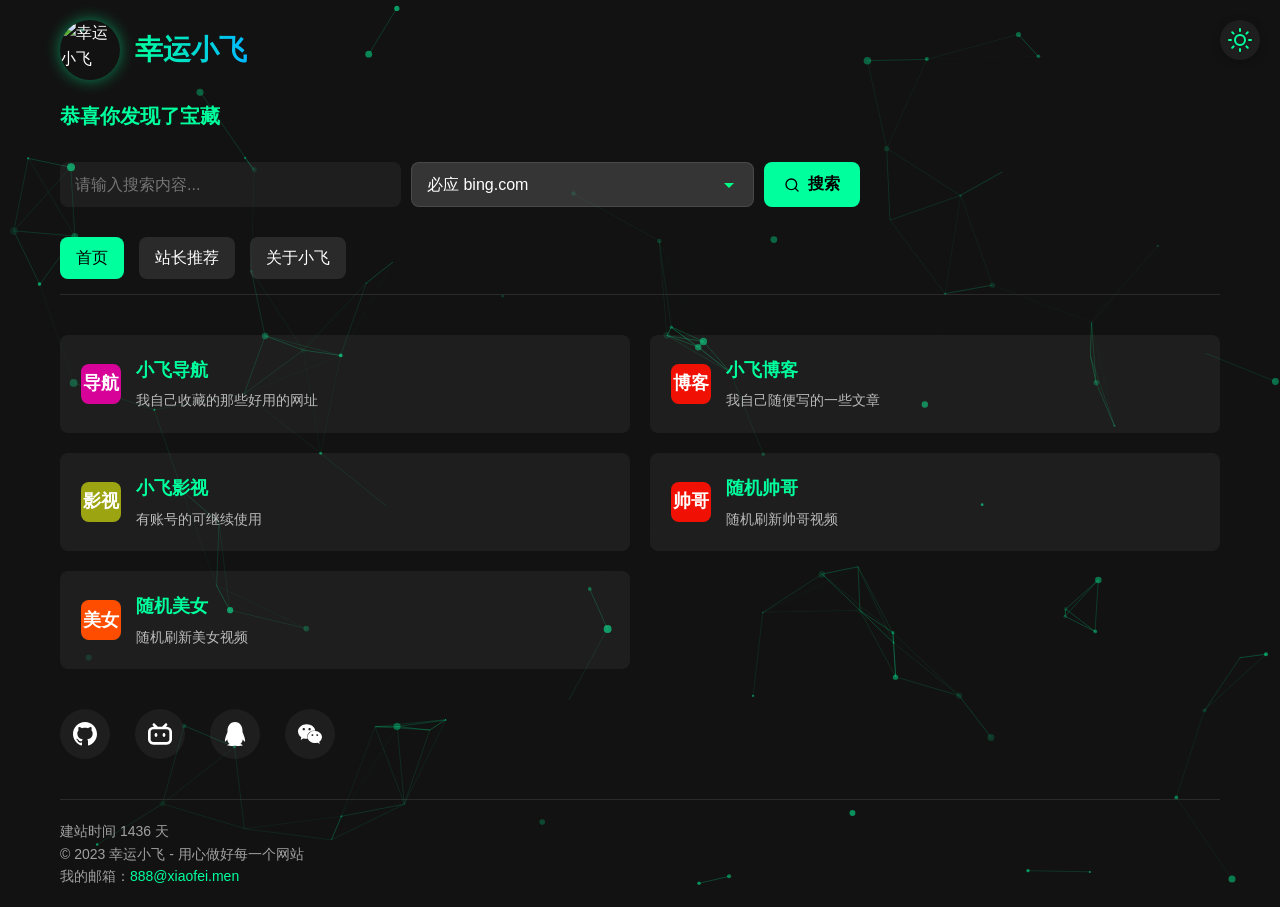
==== commit 916dee15: "Add files via upload" ====
--- a/index.html
+++ b/index.html
@@ -13,15 +13,15 @@
 <head>
     <meta charset="UTF-8">
     <meta name="viewport" content="width=device-width, initial-scale=1.0">
-    <title>小飞主页</title>
+    <title>幸运小飞</title>
     <!-- css引用,带版本号 -->
     <link rel="stylesheet" href="style.css?v=1.0.1">
     <!-- 网站图标 -->
     <link rel="icon" href="https://s21.ax1x.com/2025/10/09/pVHZ47d.png" type="image/jpeg">
     <!-- 引入Markdown转换库marked.js -->
-    <script src="https://cdn.jsdelivr.net/npm/marked/marked.min.js"></script>
+    <script src="./marked.js"></script>
     <!-- 引入SunCalc库用于日出日落计算 -->
-    <script src="https://cdn.jsdelivr.net/npm/suncalc@1.9.0/suncalc.min.js"></script>
+    <script src="./suncalc.js"></script>
 </head>
 <body>
     <!-- 主题切换按钮 -->
@@ -84,12 +84,12 @@
     <!-- 粒子背景 -->
     <div id="particles-js"></div>
     <!-- 粒子特效 -->
-    <script src="https://cdn.jsdelivr.net/particles.js/2.0.0/particles.min.js"></script>
+    <script src="./particles.js"></script>
     <div class="container">
         <header>
             <div class="logo">
-                <img src="https://s21.ax1x.com/2025/08/24/pVshJuq.jpg" alt="小飞主页Logo">
-                <h1>小飞主页</h1>
+                <img src="https://s21.ax1x.com/2025/08/24/pVshJuq.jpg" alt="幸运小飞Logo">
+                <h1>幸运小飞</h1>
             </div>
             <h2>恭喜你发现了宝藏</h2>
             
@@ -151,15 +151,6 @@
                             <p class="link-description">我自己随便写的一些文章</p>
                         </div>
                     </div>
-                    <div class="link-card" data-link="http://xz.xiaofei.men/">
-                        <div class="link-icon">
-                            <div class="custom-favicon" style="background-color: #018507;">下载</div>
-                        </div>
-                        <div class="link-info">
-                            <span class="link-title">小飞下载</span>
-                            <p class="link-description">一个不定期收录软件的一个网站</p>
-                        </div>
-                    </div>
                     <div class="link-card" data-link="http://tv.xiaofei.men/">
                         <div class="link-icon">
                             <div class="custom-favicon" style="background-color: #f0ec039c;">影视</div>
@@ -169,7 +160,7 @@
                             <p class="link-description">有账号的可继续使用</p>
                         </div>
                     </div>
-                    <div class="link-card" data-link="http://sg.xiaofei.men/">
+                    <div class="link-card" data-link="http://xiaofei.men/sg">
                         <div class="link-icon">
                             <div class="custom-favicon" style="background-color: #f01004;">帅哥</div>
                         </div>
@@ -178,7 +169,7 @@
                             <p class="link-description">随机刷新帅哥视频</p>
                         </div>
                     </div>
-                    <div class="link-card" data-link="http://mn.xiaofei.men/">
+                    <div class="link-card" data-link="http://xiaofei.men/mv">
                         <div class="link-icon">
                             <div class="custom-favicon" style="background-color: #ff4d00;">美女</div>
                         </div>
@@ -190,7 +181,7 @@
                 </div>
                 <div class="icon-container">
                     <div class="icon-item">
-                        <a href="https://github.com/tanwanxiaofei" title="GitHub" target="_blank" rel="noopener noreferrer">
+                        <a href="https://github.com/xingyunxiaofei" title="GitHub" target="_blank" rel="noopener noreferrer">
                             <svg viewBox="0 0 24 24" width="24" height="24" fill="currentColor" aria-label="GitHub">
                                 <use xlink:href="#github"></use>
                             </svg>
@@ -227,7 +218,7 @@
 
                 <div class="info">
                     <p>建站时间 <span id="survival-time">计算中...</span></p>
-                    <p>© 2023 小飞主页 - 用心做好每一个网站</p>
+                    <p>© 2023 幸运小飞 - 用心做好每一个网站</p>
                     <p>我的邮箱：<span id="email" class="email-link">888@xiaofei.men</span></p>
                 </div>
             </div>
@@ -302,15 +293,6 @@
                                 <p class="link-description">不怎么出名但是好几年了还是能用</p>
                             </div>
                         </div>
-                        <div class="link-card" data-link="https://dsxys.com/">
-                            <div class="link-icon">
-                                <div class="custom-favicon" style="background-color: #00b5d2;">师兄</div>
-                            </div>
-                            <div class="link-info">
-                                <span class="link-title">大师兄影院</span>
-                                <p class="link-description">好久好久的东西一直半死不活的挺出名还</p>
-                            </div>
-                        </div>
                         <div class="link-card" data-link="https://WWW.NCAT.APP">
                             <div class="link-icon">
                                 <div class="custom-favicon" style="background-color: #a84d7c;">网飞</div>
@@ -386,6 +368,15 @@
                                 <p class="link-description">提供各种在线工具，包括文本处理、图片处理等</p>
                             </div>
                         </div>
+                        <div class="link-card" data-link="https://www.bestvideow.com/">
+                            <div class="link-icon">
+                                <div class="custom-favicon" style="background-color: #858503;">草料</div>
+                            </div>
+                            <div class="link-info">
+                                <span class="link-title">Best Video</span>
+                                <p class="link-description">免费的短视频解析网站</p>
+                            </div>
+                        </div>
                         <div class="link-card" data-link="https://greenvideo.cc/">
                             <div class="link-icon">
                                 <div class="custom-favicon" style="background-color: #F44336;">解析</div>
@@ -413,7 +404,7 @@
                                 <p class="link-description">在线文件格式转换工具，支持多种格式</p>
                             </div>
                         </div>
-                        <div class="link-card" data-link="https://www草料二维码.com/">
+                        <div class="link-card" data-link="https://cli.im/">
                             <div class="link-icon">
                                 <div class="custom-favicon" style="background-color: #858503;">草料</div>
                             </div>
@@ -496,7 +487,7 @@
                 <!-- 友情链接 -->
                 <div class="category-content" id="Friendurl-content">
                     <div class="links-container">
-                        <div class="link-card" data-link="http://江江.icu/">
+                        <div class="link-card" data-link="http://江江.com/">
                             <div class="link-icon">
                                 <div class="custom-favicon" style="background-color: #c17600;">江江</div>
                             </div>
@@ -585,6 +576,6 @@
         </symbol>
     </svg>
     <!-- js引用,带版本号 -->
-    <script src="script.js?v=1.0.1"></script>
+    <script src="script.js?v=1.0.3"></script>
 </body>
 </html>
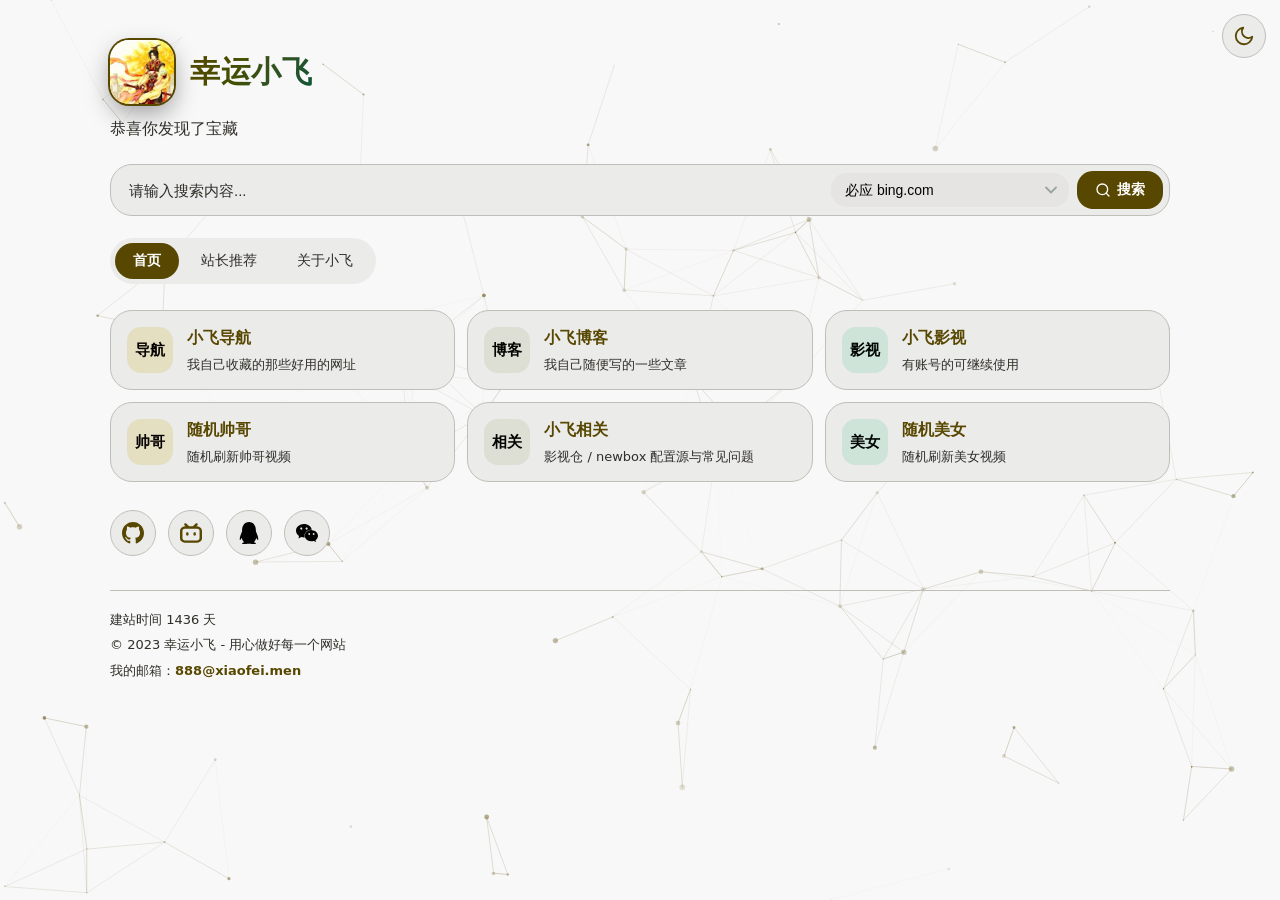
==== commit f34a4a44: "使用了更现在的写法 代码重构,使用了更现代的写法" ====
--- a/index.html
+++ b/index.html
@@ -1,218 +1,140 @@
 <!DOCTYPE html>
 <html lang="zh-CN" class="dark">
-<!-- 百度统计代码 -->
-<script>
-    var _hmt = _hmt || [];
-    (function() {
-    var hm = document.createElement("script");
-    hm.src = "https://hm.baidu.com/hm.js?9a590e5d51a9da2a688fa6271ab07b63";
-    var s = document.getElementsByTagName("script")[0]; 
-    s.parentNode.insertBefore(hm, s);
-    })();
-</script>
 <head>
     <meta charset="UTF-8">
-    <meta name="viewport" content="width=device-width, initial-scale=1.0">
+    <meta name="viewport" content="width=device-width, initial-scale=1.0, viewport-fit=cover">
     <title>幸运小飞</title>
-    <!-- css引用,带版本号 -->
-    <link rel="stylesheet" href="style.css?v=1.0.1">
+    <meta name="description" content="幸运小飞的个人主页：精选网址导航、实用网站推荐，以及关于小飞的介绍。">
+    <link rel="canonical" href="https://xiaofei.men/">
+    <meta name="theme-color" content="#111318">
+    <!-- 分享卡片（微信 / QQ / 微博转发时显示） -->
+    <meta property="og:type" content="website">
+    <meta property="og:title" content="幸运小飞">
+    <meta property="og:description" content="精选网址导航、实用网站推荐，以及关于小飞的介绍。">
+    <meta property="og:image" content="https://xiaofei.men/img/logo.jpg">
+    <meta property="og:url" content="https://xiaofei.men/">
+    <meta name="twitter:card" content="summary">
     <!-- 网站图标 -->
-    <link rel="icon" href="https://s21.ax1x.com/2025/10/09/pVHZ47d.png" type="image/jpeg">
-    <!-- 引入Markdown转换库marked.js -->
-    <script src="./marked.js"></script>
-    <!-- 引入SunCalc库用于日出日落计算 -->
-    <script src="./suncalc.js"></script>
+    <link rel="icon" href="img/favicon.png" type="image/png">
+    <!-- MD3 动态主题（须在样式前同步执行，避免闪色） -->
+    <script src="assets/theme.js"></script>
+    <!-- 主样式 -->
+    <link rel="stylesheet" href="assets/style.css?v=2.3">
+    <!-- 百度统计代码 -->
+    <script>
+        var _hmt = _hmt || [];
+        (function() {
+        var hm = document.createElement("script");
+        hm.src = "https://hm.baidu.com/hm.js?9a590e5d51a9da2a688fa6271ab07b63";
+        var s = document.getElementsByTagName("script")[0];
+        s.parentNode.insertBefore(hm, s);
+        })();
+    </script>
 </head>
 <body>
+    <!-- 粒子背景 -->
+    <div id="particles-js"></div>
+
     <!-- 主题切换按钮 -->
-    <button id="theme-toggle" class="theme-toggle">
-        <svg xmlns="http://www.w3.org/2000/svg" width="24" height="24" viewBox="0 0 24 24" fill="none" stroke="currentColor" stroke-width="2" stroke-linecap="round" stroke-linejoin="round">
-            <circle cx="12" cy="12" r="5"></circle>
-            <line x1="12" y1="1" x2="12" y2="3"></line>
-            <line x1="12" y1="21" x2="12" y2="23"></line>
-            <line x1="4.22" y1="4.22" x2="5.64" y2="5.64"></line>
-            <line x1="18.36" y1="18.36" x2="19.78" y2="19.78"></line>
-            <line x1="1" y1="12" x2="3" y2="12"></line>
-            <line x1="21" y1="12" x2="23" y2="12"></line>
-            <line x1="4.22" y1="19.78" x2="5.64" y2="18.36"></line>
-            <line x1="18.36" y1="5.64" x2="19.78" y2="4.22"></line>
-        </svg>
-    </button>
+    <button id="theme-toggle" class="theme-toggle" aria-label="切换深色 / 浅色主题"></button>
 
-    <!-- 微信/QQ浏览器引导层 -->
-    <div class="browser-guide" id="browserGuide">
-        <div class="browser-guide-content">
+    <!-- 微信 / QQ 内置浏览器引导层 -->
+    <div class="guide" id="browserGuide" role="dialog" aria-modal="true">
+        <div class="guide-card">
             <h2>请在浏览器中打开</h2>
-            <p>检测到您在QQ/微信内打开，部分功能可能无法正常使用</p>
+            <p>检测到您在微信 / QQ 内打开，部分功能可能无法正常使用</p>
             <div class="guide-url">
                 <span id="currentUrl"></span>
-                <button class="copy-btn" id="copyUrl">复制链接</button>
+                <button id="copyUrl">复制链接</button>
             </div>
             <p>复制上方链接后，选择下方浏览器打开</p>
-            <div class="browser-icons">
-                <div class="browser-icon">
-                    <svg viewBox="0 0 24 24" width="24" height="24" fill="currentColor">
-                        <use xlink:href="#safari"></use>
-                    </svg>
+            <div class="guide-browsers">
+                <div>
+                    <svg viewBox="0 0 24 24" fill="none" stroke="currentColor" stroke-width="1.6" aria-hidden="true"><circle cx="12" cy="12" r="9.2"/><path d="M15.5 8.5l-2.2 4.8-4.8 2.2 2.2-4.8z" fill="currentColor" stroke="none"/></svg>
                     <span>Safari</span>
                 </div>
-                <div class="browser-icon">
-                    <svg viewBox="0 0 24 24" width="24" height="24" fill="currentColor">
-                        <use xlink:href="#chrome"></use>
-                    </svg>
+                <div>
+                    <svg viewBox="0 0 24 24" fill="none" stroke="currentColor" stroke-width="1.6" aria-hidden="true"><circle cx="12" cy="12" r="9.2"/><circle cx="12" cy="12" r="3.6"/><path d="M12 8.4h8.6M9.2 13.6l-5.4 3.2M14.8 13.6l-5.4 3.2"/></svg>
                     <span>Chrome</span>
                 </div>
-                <div class="browser-icon">
-                    <svg viewBox="0 0 24 24" width="24" height="24" fill="currentColor">
-                        <use xlink:href="#edge"></use>
-                    </svg>
+                <div>
+                    <svg viewBox="0 0 24 24" fill="none" stroke="currentColor" stroke-width="1.6" stroke-linecap="round" aria-hidden="true"><path d="M4.5 15.5a8 8 0 0 1 13.8-5.3c1.5 1.9 1.8 4.4.9 6.3H9.4a3.4 3.4 0 0 1 0-6.8c1.8 0 3.1 1 3.9 2.1"/><path d="M9.4 15.5c0 2.1 1.7 3.8 3.8 3.8h3.6"/></svg>
                     <span>Edge</span>
                 </div>
-                <div class="browser-icon">
-                    <svg viewBox="0 0 24 24" width="24" height="24" fill="currentColor">
-                        <use xlink:href="#firefox"></use>
-                    </svg>
+                <div>
+                    <svg viewBox="0 0 24 24" fill="none" stroke="currentColor" stroke-width="1.6" aria-hidden="true"><circle cx="12" cy="12" r="9.2"/><path d="M12 6.8c-2.6 0-4.7 1.9-4.7 4.3 0 2.7 2.3 4.9 5.2 4.9 2.5 0 4.5-1.8 4.5-4 0-2-1.6-3.5-3.5-3.5-1.4 0-2.5.9-2.5 2.1 0 1.2.9 2.1 2 2.1"/></svg>
                     <span>Firefox</span>
                 </div>
-            </div>
-            <div class="guide-tip">
-                <p>为了获得最佳体验，建议使用浏览器访问</p>
             </div>
         </div>
     </div>
 
-    <!-- 粒子背景 -->
-    <div id="particles-js"></div>
-    <!-- 粒子特效 -->
-    <script src="./particles.js"></script>
-    <div class="container">
+    <div class="shell">
         <header>
-            <div class="logo">
-                <img src="https://s21.ax1x.com/2025/08/24/pVshJuq.jpg" alt="幸运小飞Logo">
+            <div class="brand">
+                <img class="brand-logo" src="img/logo.jpg" alt="幸运小飞">
                 <h1>幸运小飞</h1>
             </div>
-            <h2>恭喜你发现了宝藏</h2>
-            
+            <p class="tagline">恭喜你发现了宝藏</p>
+
             <!-- 搜索框 -->
-            <!-- index.html 搜索框部分修改 -->
-            <div class="search-container">
-                <div class="search-box">
-                    <input type="text" id="search-input" placeholder="请输入搜索内容...">
-                    <select id="search-engine">
-                        <option value="bing">必应 bing.com</option>
-                        <option value="shenma">神马 sm.cn</option>
-                        <option value="baidu">百度 baidu.com</option>
-                        <option value="quark">夸克 quark.cn</option>
-                        <option value="sogou">搜狗 sogou.com</option>
-                        <option value="360">360搜索 www.so.com</option>
-                        <option value="brave">Brave brave.com</option>
-                        <option value="google">谷歌 google.com</option>
-                        <option value="yahoo">雅虎 yahoo.com</option>
-                        <option value="duckduckgo">DuckDuckGo duckduckgo.com</option>
-                        <option value="youtube">YouTube youtube.com</option>
-                        <option value="yandex">Yandex yandex.com</option>
-                    </select>
-                    <button id="search-btn">
-                        <svg xmlns="http://www.w3.org/2000/svg" width="16" height="16" viewBox="0 0 24 24" fill="none" stroke="currentColor" stroke-width="2" stroke-linecap="round" stroke-linejoin="round">
-                            <circle cx="11" cy="11" r="8"></circle>
-                            <line x1="21" y1="21" x2="16.65" y2="16.65"></line>
-                        </svg>
-                        搜索
-                    </button>
-                </div>
+            <div class="search">
+                <input type="text" id="search-input" placeholder="请输入搜索内容..." autocomplete="off" aria-label="搜索内容">
+                <select id="search-engine" aria-label="选择搜索引擎">
+                    <option value="bing">必应 bing.com</option>
+                    <option value="shenma">神马 sm.cn</option>
+                    <option value="baidu">百度 baidu.com</option>
+                    <option value="quark">夸克 quark.cn</option>
+                    <option value="sogou">搜狗 sogou.com</option>
+                    <option value="360">360搜索 www.so.com</option>
+                    <option value="brave">Brave brave.com</option>
+                    <option value="google">谷歌 google.com</option>
+                    <option value="yahoo">雅虎 yahoo.com</option>
+                    <option value="duckduckgo">DuckDuckGo duckduckgo.com</option>
+                    <option value="youtube">YouTube youtube.com</option>
+                    <option value="yandex">Yandex yandex.com</option>
+                </select>
+                <button id="search-btn">
+                    <svg xmlns="http://www.w3.org/2000/svg" width="16" height="16" viewBox="0 0 24 24" fill="none" stroke="currentColor" stroke-width="2" stroke-linecap="round" stroke-linejoin="round" aria-hidden="true">
+                        <circle cx="11" cy="11" r="8"></circle>
+                        <line x1="21" y1="21" x2="16.65" y2="16.65"></line>
+                    </svg>
+                    搜索
+                </button>
             </div>
+
             <!-- 页面导航 -->
-            <div class="page-nav">
-                <div class="page-nav-item active" data-page="home">首页</div>
-                <div class="page-nav-item" data-page="links">站长推荐</div>
-                <div class="page-nav-item" data-page="friends">关于小飞</div>
-            </div>
+            <nav class="nav" role="tablist" aria-label="页面导航">
+                <button class="nav-item active" data-page="home" role="tab" aria-selected="true">首页</button>
+                <button class="nav-item" data-page="links" role="tab" aria-selected="false">站长推荐</button>
+                <button class="nav-item" data-page="friends" role="tab" aria-selected="false">关于小飞</button>
+            </nav>
         </header>
 
         <main>
-            <!-- 首页内容 -->
-            <div class="page-container active" id="home-page">
-                <div class="links-container">
-                    <div class="link-card" data-link="http://dh.xiaofei.men/">
-                        <div class="link-icon">
-                            <div class="custom-favicon" style="background-color: #d70398;">导航</div>
-                        </div>
-                        <div class="link-info">
-                            <span class="link-title">小飞导航</span>
-                            <p class="link-description">我自己收藏的那些好用的网址</p>
-                        </div>
-                    </div>
-                    <div class="link-card" data-link="http://bk.xiaofei.men/">
-                        <div class="link-icon">
-                            <div class="custom-favicon" style="background-color: #f01004;">博客</div>
-                        </div>
-                        <div class="link-info">
-                            <span class="link-title">小飞博客</span>
-                            <p class="link-description">我自己随便写的一些文章</p>
-                        </div>
-                    </div>
-                    <div class="link-card" data-link="http://tv.xiaofei.men/">
-                        <div class="link-icon">
-                            <div class="custom-favicon" style="background-color: #f0ec039c;">影视</div>
-                        </div>
-                        <div class="link-info">
-                            <span class="link-title">小飞影视</span>
-                            <p class="link-description">有账号的可继续使用</p>
-                        </div>
-                    </div>
-                    <div class="link-card" data-link="http://xiaofei.men/sg">
-                        <div class="link-icon">
-                            <div class="custom-favicon" style="background-color: #f01004;">帅哥</div>
-                        </div>
-                        <div class="link-info">
-                            <span class="link-title">随机帅哥</span>
-                            <p class="link-description">随机刷新帅哥视频</p>
-                        </div>
-                    </div>
-                    <div class="link-card" data-link="http://xiaofei.men/mv">
-                        <div class="link-icon">
-                            <div class="custom-favicon" style="background-color: #ff4d00;">美女</div>
-                        </div>
-                        <div class="link-info">
-                            <span class="link-title">随机美女</span>
-                            <p class="link-description">随机刷新美女视频</p>
-                        </div>
-                    </div>
-                </div>
-                <div class="icon-container">
-                    <div class="icon-item">
-                        <a href="https://github.com/xingyunxiaofei" title="GitHub" target="_blank" rel="noopener noreferrer">
-                            <svg viewBox="0 0 24 24" width="24" height="24" fill="currentColor" aria-label="GitHub">
-                                <use xlink:href="#github"></use>
-                            </svg>
+            <!-- 首页 -->
+            <section class="page active" id="home-page">
+                <div class="grid" id="home-grid"></div>
+
+                <!-- 社交图标 -->
+                <div class="socials">
+                    <div class="social" title="GitHub">
+                        <a href="https://github.com/xingyunxiaofei" target="_blank" rel="noopener noreferrer" aria-label="GitHub">
+                            <svg viewBox="0 0 24 24" fill="currentColor" aria-hidden="true"><use xlink:href="#i-github" href="#i-github"></use></svg>
                         </a>
                     </div>
-                    <div class="icon-item">
-                        <a href="https://space.bilibili.com/316062612" title="哔哩哔哩" target="_blank" rel="noopener noreferrer">
-                            <svg viewBox="0 0 24 24" width="24" height="24" fill="currentColor" aria-label="哔哩哔哩">
-                                <use xlink:href="#bilibili"></use>
-                            </svg>
+                    <div class="social" title="哔哩哔哩">
+                        <a href="https://space.bilibili.com/316062612" target="_blank" rel="noopener noreferrer" aria-label="哔哩哔哩">
+                            <svg viewBox="0 0 24 24" fill="currentColor" aria-hidden="true"><use xlink:href="#i-bilibili" href="#i-bilibili"></use></svg>
                         </a>
                     </div>
-                    <div class="icon-item qq-item">
-                        <a href="javascript:void(0);" title="QQ">
-                            <svg viewBox="0 0 24 24" width="24" height="24" fill="currentColor" aria-label="QQ">
-                                <use xlink:href="#qq"></use>
-                            </svg>
-                        </a>
-                        <div class="qr-code qq-qr">
-                            <img src="https://tu.xiaofei.men/qq.jpg" alt="QQ二维码">
-                        </div>
+                    <div class="social" data-qr title="QQ">
+                        <svg viewBox="0 0 24 24" fill="currentColor" aria-hidden="true"><use xlink:href="#i-qq" href="#i-qq"></use></svg>
+                        <div class="qr"><img data-src="img/qq.jpg" alt="QQ二维码"></div>
                     </div>
-                    <div class="icon-item wechat-item">
-                        <a href="javascript:void(0);" title="微信">
-                            <svg viewBox="0 0 24 24" width="24" height="24" fill="currentColor" aria-label="微信">
-                                <use xlink:href="#wechat"></use>
-                            </svg>
-                        </a>
-                        <div class="qr-code wechat-qr">
-                            <img src="https://tu.xiaofei.men/wechat.png" alt="微信二维码">
-                        </div>
+                    <div class="social" data-qr title="微信">
+                        <svg viewBox="0 0 24 24" fill="currentColor" aria-hidden="true"><use xlink:href="#i-wechat" href="#i-wechat"></use></svg>
+                        <div class="qr"><img data-src="img/wechat.png" alt="微信二维码"></div>
                     </div>
                 </div>
 
@@ -221,361 +143,48 @@
                     <p>© 2023 幸运小飞 - 用心做好每一个网站</p>
                     <p>我的邮箱：<span id="email" class="email-link">888@xiaofei.men</span></p>
                 </div>
-            </div>
-            
+            </section>
+
             <!-- 站长推荐 -->
-            <div class="page-container" id="links-page">
-                <h2>站长推荐</h2>
-                <p style="margin: 15px 0; opacity: 0.7;">按分类浏览我收藏的实用网站</p>
-                
-                <div class="category-tabs">
-                    <div class="category-tab active" data-category="muve">在线影视</div>
-                    <div class="category-tab" data-category="music">在线音乐</div>
-                    <div class="category-tab" data-category="tools">在线工具</div>
-                    <div class="category-tab" data-category="life">其他类型</div>
-                    <div class="category-tab" data-category="Friendurl">友情链接</div>
-                </div>
-                
-                <!-- 在线视频 -->
-                <div class="category-content active" id="muve-content">
-                    <div class="links-container">
-                        <div class="link-card" data-link="https://hhkan.tv/">
-                            <div class="link-icon">
-                                <div class="custom-favicon" style="background-color: #f506bd;">好好</div>
-                            </div>
-                            <div class="link-info">
-                                <span class="link-title">好好看</span>
-                                <p class="link-description">在线观影,无广告,有全平台软件支持</p>
-                            </div>
-                        </div>
-                        <div class="link-card" data-link="https://dh.xiaofei.men/?c=click&id=4">
-                            <div class="link-icon">
-                                <div class="custom-favicon" style="background-color: #d2ac14;">555</div>
-                            </div>
-                            <div class="link-info">
-                                <span class="link-title">555影视</span>
-                                <p class="link-description">一个多年免费的影视网站,有安卓app</p>
-                            </div>
-                        </div>
-                        <div class="link-card" data-link="https://搜片.com">
-                            <div class="link-icon">
-                                <div class="custom-favicon" style="background-color: #f90000;">搜片</div>
-                            </div>
-                            <div class="link-info">
-                                <span class="link-title">搜片</span>
-                                <p class="link-description">在线观看多年老网站,支持安卓和tv客户端</p>
-                            </div>
-                        </div>
-                        <div class="link-card" data-link="https://kekys.com">
-                            <div class="link-icon">
-                                <div class="custom-favicon" style="background-color: #000cf9;">可可</div>
-                            </div>
-                            <div class="link-info">
-                                <span class="link-title">可可影视</span>
-                                <p class="link-description">在线观看多年老网站,有全客户端app</p>
-                            </div>
-                        </div>
-                        <div class="link-card" data-link="https://cz01.vip">
-                            <div class="link-icon">
-                                <div class="custom-favicon" style="background-color: #055614;">厂长</div>
-                            </div>
-                            <div class="link-info">
-                                <span class="link-title">厂长资源</span>
-                                <p class="link-description">在线观看多年老网站,最近好像被打进不去</p>
-                            </div>
-                        </div>
-                        <div class="link-card" data-link="https://www.fantuan.my/">
-                            <div class="link-icon">
-                                <div class="custom-favicon" style="background-color: #f98000;">饭团</div>
-                            </div>
-                            <div class="link-info">
-                                <span class="link-title">饭团影院</span>
-                                <p class="link-description">不怎么出名但是好几年了还是能用</p>
-                            </div>
-                        </div>
-                        <div class="link-card" data-link="https://WWW.NCAT.APP">
-                            <div class="link-icon">
-                                <div class="custom-favicon" style="background-color: #a84d7c;">网飞</div>
-                            </div>
-                            <div class="link-info">
-                                <span class="link-title">网飞猫</span>
-                                <p class="link-description">别人推荐的测试下来还行就加进来了</p>
-                            </div>
-                        </div>
-                    </div>
-                </div>
-                
-                <!-- 在线音乐 -->
-                <div class="category-content" id="music-content">
-                    <div class="links-container">
-                        <div class="link-card" data-link="http://music.alger.fun/#/">
-                            <div class="link-icon">
-                                <div class="custom-favicon" style="background-color: #035202;">Al</div>
-                            </div>
-                            <div class="link-info">
-                                <span class="link-title">AlgerMusicPlayer</span>
-                                <p class="link-description">新的黑马,在线播放,有除ios外的所有客户端</p>
-                            </div>
-                        </div>
-                        <div class="link-card" data-link="https://music.gdstudio.org/">
-                            <div class="link-icon">
-                                <div class="custom-favicon" style="background-color: #00aef9;">GB</div>
-                            </div>
-                            <div class="link-info">
-                                <span class="link-title">GD音乐台</span>
-                                <p class="link-description">网页打开有点慢但能正常播放不卡顿</p>
-                            </div>
-                        </div>
-                        <div class="link-card" data-link="https://www.buguyy.top/">
-                            <div class="link-icon">
-                                <div class="custom-favicon" style="background-color: #f9002e;">布谷</div>
-                            </div>
-                            <div class="link-info">
-                                <span class="link-title">布谷音乐</span>
-                                <p class="link-description">主要用来下载的但能在线播放</p>
-                            </div>
-                        </div>
-                        <div class="link-card" data-link="https://mu-jie.cc/musicBox/#/">
-                            <div class="link-icon">
-                                <div class="custom-favicon" style="background-color: #0011f9;">枫音</div>
-                            </div>
-                            <div class="link-info">
-                                <span class="link-title">枫音音乐</span>
-                                <p class="link-description">在线播放但是不能调声音需要调设备声音</p>
-                            </div>
-                        </div>
-                        <div class="link-card" data-link="https://zz123.com/">
-                            <div class="link-icon">
-                                <div class="custom-favicon" style="background-color: #a50685;">种子</div>
-                            </div>
-                            <div class="link-info">
-                                <span class="link-title">种子音乐</span>
-                                <p class="link-description">在线播放音乐平台挺久了</p>
-                            </div>
-                        </div>
-                    </div>
-                </div>
-                
-                <!-- 在线工具 -->
-                <div class="category-content" id="tools-content">
-                    <div class="links-container">
-                        <div class="link-card" data-link="https://tool.lu/">
-                            <div class="link-icon">
-                                <div class="custom-favicon" style="background-color: #4CAF50;">工具</div>
-                            </div>
-                            <div class="link-info">
-                                <span class="link-title">在线工具网</span>
-                                <p class="link-description">提供各种在线工具，包括文本处理、图片处理等</p>
-                            </div>
-                        </div>
-                        <div class="link-card" data-link="https://www.bestvideow.com/">
-                            <div class="link-icon">
-                                <div class="custom-favicon" style="background-color: #858503;">草料</div>
-                            </div>
-                            <div class="link-info">
-                                <span class="link-title">Best Video</span>
-                                <p class="link-description">免费的短视频解析网站</p>
-                            </div>
-                        </div>
-                        <div class="link-card" data-link="https://greenvideo.cc/">
-                            <div class="link-icon">
-                                <div class="custom-favicon" style="background-color: #F44336;">解析</div>
-                            </div>
-                            <div class="link-info">
-                                <span class="link-title">GreenVideo视频下载</span>
-                                <p class="link-description">在线短视频解析下载网站</p>
-                            </div>
-                        </div>
-                        <div class="link-card" data-link="https://api.spapi.cn/">
-                            <div class="link-icon">
-                                <div class="custom-favicon" style="background-color: #82057c;">解析</div>
-                            </div>
-                            <div class="link-info">
-                                <span class="link-title">短视频下载</span>
-                                <p class="link-description">在线短视频解析下载网站</p>
-                            </div>
-                        </div>
-                        <div class="link-card" data-link="https://convertio.co/zh/">
-                            <div class="link-icon">
-                                <div class="custom-favicon" style="background-color: #2196F3;">格式</div>
-                            </div>
-                            <div class="link-info">
-                                <span class="link-title">Convertio</span>
-                                <p class="link-description">在线文件格式转换工具，支持多种格式</p>
-                            </div>
-                        </div>
-                        <div class="link-card" data-link="https://cli.im/">
-                            <div class="link-icon">
-                                <div class="custom-favicon" style="background-color: #858503;">草料</div>
-                            </div>
-                            <div class="link-info">
-                                <span class="link-title">草料二维码</span>
-                                <p class="link-description">二维码生成与解析工具</p>
-                            </div>
-                        </div>
-                        <div class="link-card" data-link="https://toolwa.com/">
-                            <div class="link-icon">
-                                <div class="custom-favicon" style="background-color: #ea3364;">工具</div>
-                            </div>
-                            <div class="link-info">
-                                <span class="link-title">工具哇</span>
-                                <p class="link-description">各种奇奇怪怪的工具</p>
-                            </div>
-                        </div>
-                    </div>
-                </div>
-                
-                <!-- 其他类型 -->
-                <div class="category-content" id="life-content">
-                    <div class="links-container">
-                        <div class="link-card" data-link="https://www.1lou.cc/">
-                            <div class="link-icon">
-                                <div class="custom-favicon" style="background-color: #ea3364;">BT</div>
-                            </div>
-                            <div class="link-info">
-                                <span class="link-title">BT之家</span>
-                                <p class="link-description">一个聚合了各种网盘资源的网站</p>
-                            </div>
-                        </div>
-                        <div class="link-card" data-link="https://lsyx.me/">
-                            <div class="link-icon">
-                                <div class="custom-favicon" style="background-color: #1e6f05;">邮件</div>
-                            </div>
-                            <div class="link-info">
-                                <span class="link-title">临时邮箱</span>
-                                <p class="link-description">用于临时注册账号或匿名邮箱使用</p>
-                            </div>
-                        </div>
-                        <div class="link-card" data-link="https://zhenzhan.baidu.com/">
-                            <div class="link-icon">
-                                <div class="custom-favicon" style="background-color: #db05bf;">诊断</div>
-                            </div>
-                            <div class="link-info">
-                                <span class="link-title">百度诊断</span>
-                                <p class="link-description">用于检测网站的安全性</p>
-                            </div>
-                        </div>
-                        <div class="link-card" data-link="https://www.jianli.com/">
-                            <div class="link-icon">
-                                <div class="custom-favicon" style="background-color: #c70202;">简历</div>
-                            </div>
-                            <div class="link-info">
-                                <span class="link-title">免费简历模版</span>
-                                <p class="link-description">一个AI简历生成网址,无需注册登录</p>
-                            </div>
-                        </div>
-                        <div class="link-card" data-link="https://upfile.live/zh-cn/">
-                            <div class="link-icon">
-                                <div class="custom-favicon" style="background-color: #02d4f9;">文件</div>
-                            </div>
-                            <div class="link-info">
-                                <span class="link-title">在线文件传送</span>
-                                <p class="link-description">网页传文件无需登录,可跨设备传输</p>
-                            </div>
-                        </div>
-                        <div class="link-card" data-link="https://tophub.today/">
-                            <div class="link-icon">
-                                <div class="custom-favicon" style="background-color: #f502f9;">热榜</div>
-                            </div>
-                            <div class="link-info">
-                                <span class="link-title">聚合热榜</span>
-                                <p class="link-description">随时查看微博,百度,腾讯头条,新闻,影视等的热榜</p>
-                            </div>
-                        </div>
-                    </div>
-                </div>
-                <!-- 友情链接 -->
-                <div class="category-content" id="Friendurl-content">
-                    <div class="links-container">
-                        <div class="link-card" data-link="http://江江.com/">
-                            <div class="link-icon">
-                                <div class="custom-favicon" style="background-color: #c17600;">江江</div>
-                            </div>
-                            <div class="link-info">
-                                <span class="link-title">江江主页</span>
-                                <p class="link-description">一个很厉害的家伙</p>
-                            </div>
-                        </div>
-                        <div class="link-card" data-link="http://add.qianqian.club/">
-                            <div class="link-icon">
-                                <div class="custom-favicon" style="background-color: #00E5FF;">小妹</div>
-                            </div>
-                            <div class="link-info">
-                                <span class="link-title">软件小妹</span>
-                                <p class="link-description">软件小妹,专注于收集app的妹纸</p>
-                            </div>
-                        </div>
-                        <div class="link-card" data-link="https://dash.140537.xyz/">
-                            <div class="link-icon">
-                                <div class="custom-favicon" style="background-color: #d60303;">蚊子</div>
-                            </div>
-                            <div class="link-info">
-                                <span class="link-title">蚊子主页</span>
-                                <p class="link-description">蚊子的主页</p>
-                            </div>
-                        </div>
-                    </div>
-                </div>
-            </div>
-           
-            <!-- 关于小飞（Markdown加载区域） -->
-            <div class="page-container" id="friends-page">
-                <h2>关于小飞</h2>
-                <!-- Markdown加载状态提示 -->
-                <div id="md-loading" style="margin: 20px 0; color: rgba(255,255,255,0.7);">
-                    正在加载文章内容...
-                </div>
-                <!-- Markdown转换后的HTML会插入到这个容器 -->
-                <div class="friends-article" id="md-content"></div>
-            </div>
+            <section class="page" id="links-page">
+                <h2 class="page-title">站长推荐</h2>
+                <p class="page-sub">按分类浏览我收藏的实用网站</p>
+                <div class="tabs" id="category-tabs"></div>
+                <div id="category-contents"></div>
+            </section>
+
+            <!-- 关于小飞（me/friends.md 动态渲染，标题由 Markdown 自带 H1 提供） -->
+            <section class="page" id="friends-page">
+                <div class="md" id="md-content"><p class="md-loading">正在加载文章内容...</p></div>
+            </section>
+
+            <!-- 小飞相关（me/tvbox.md 动态渲染，支持 @copy/@open/@pwd/@q 指令） -->
+            <section class="page" id="tvbox-page">
+                <div id="tvbox-content"><p class="md-loading">正在加载文章内容...</p></div>
+            </section>
         </main>
     </div>
-    
-    <!-- SVG图标定义 -->
-    <svg xmlns="http://www.w3.org/2000/svg" style="display: none;">
-        <!-- Safari 图标 -->
-        <symbol id="safari" viewBox="0 0 16 16">
-            <path d="M8 16A8 8 0 1 0 8 0a8 8 0 0 0 0 16m.25-14.75v1.5a.25.25 0 0 1-.5 0v-1.5a.25.25 0 0 1 .5 0m0 12v1.5a.25.25 0 1 1-.5 0v-1.5a.25.25 0 1 1 .5 0M4.5 1.938a.25.25 0 0 1 .342.091l.75 1.3a.25.25 0 0 1-.434.25l-.75-1.3a.25.25 0 0 1 .092-.341m6 10.392a.25.25 0 0 1 .341.092l.75 1.299a.25.25 0 1 1-.432.25l-.75-1.3a.25.25 0 0 1 .091-.34ZM2.28 4.408l1.298.75a.25.25 0 0 1-.25.434l-1.299-.75a.25.25 0 0 1 .25-.434Zm10.392 6 1.299.75a.25.25 0 1 1-.25.434l-1.3-.75a.25.25 0 0 1 .25-.434ZM1 8a.25.25 0 0 1 .25-.25h1.5a.25.25 0 0 1 0 .5h-1.5A.25.25 0 0 1 1 8m12 0a.25.25 0 0 1 .25-.25h1.5a.25.25 0 1 1 0 .5h-1.5A.25.25 0 0 1 13 8M2.03 11.159l1.298-.75a.25.25 0 0 1 .25.432l-1.299.75a.25.25 0 0 1-.25-.432Zm10.392-6 1.299-.75a.25.25 0 1 1 .25.433l-1.3.75a.25.25 0 0 1-.25-.434ZM4.5 14.061a.25.25 0 0 1-.092-.341l.75-1.3a.25.25 0 0 1 .434.25l-.75 1.3a.25.25 0 0 1-.342.091m6-10.392a.25.25 0 0 1-.091-.342l.75-1.299a.25.25 0 1 1 .432.25l-.75 1.3a.25.25 0 0 1-.341.09ZM6.494 1.415l.13.483a.25.25 0 1 1-.483.13l-.13-.483a.25.25 0 0 1 .483-.13M9.86 13.972l.13.483a.25.25 0 1 1-.483.13l-.13-.483a.25.25 0 0 1 .483-.13M3.05 3.05a.25.25 0 0 1 .354 0l.353.354a.25.25 0 0 1-.353.353l-.354-.353a.25.25 0 0 1 0-.354m9.193 9.193a.25.25 0 0 1 .353 0l.354.353a.25.25 0 1 1-.354.354l-.353-.354a.25.25 0 0 1 0-.353M1.545 6.01l.483.13a.25.25 0 1 1-.13.483l-.483-.13a.25.25 0 1 1 .13-.482Zm12.557 3.365.483.13a.25.25 0 1 1-.13.483l-.483-.13a.25.25 0 1 1 .13-.483m-12.863.436a.25.25 0 0 1 .176-.306l.483-.13a.25.25 0 1 1 .13.483l-.483.13a.25.25 0 0 1-.306-.177m12.557-3.365a.25.25 0 0 1 .176-.306l.483-.13a.25.25 0 1 1 .13.483l-.483.13a.25.25 0 0 1-.306-.177M3.045 12.944a.3.3 0 0 1-.029-.376l3.898-5.592a.3.3 0 0 1 .062-.062l5.602-3.884a.278.278 0 0 1 .392.392L9.086 9.024a.3.3 0 0 1-.062.062l-5.592 3.898a.3.3 0 0 1-.382-.034zm3.143 1.817a.25.25 0 0 1-.176-.306l.129-.483a.25.25 0 0 1 .483.13l-.13.483a.25.25 0 0 1-.306.176M9.553 2.204a.25.25 0 0 1-.177-.306l.13-.483a.25.25 0 1 1 .483.13l-.13.483a.25.25 0 0 1-.306.176"/>
-        </symbol>
 
-        <!-- Chrome 图标 -->
-        <symbol id="chrome" viewBox="0 0 16 16">
-            <path fill-rule="evenodd" d="M16 8a8 8 0 0 1-7.022 7.94l1.902-7.098a3 3 0 0 0 .05-1.492A3 3 0 0 0 10.237 6h5.511A8 8 0 0 1 16 8M0 8a8 8 0 0 0 7.927 8l1.426-5.321a3 3 0 0 1-.723.255 3 3 0 0 1-1.743-.147 3 3 0 0 1-1.043-.7L.633 4.876A8 8 0 0 0 0 8m5.004-.167L1.108 3.936A8.003 8.003 0 0 1 15.418 5H8.066a3 3 0 0 0-1.252.243 2.99 2.99 0 0 0-1.81 2.59M8 10a2 2 0 1 0 0-4 2 2 0 0 0 0 4"/>
-        </symbol>
-
-        <!-- Edge 图标 -->
-        <symbol id="edge" viewBox="0 0 16 16">
-            <path d="M9.482 9.341c-.069.062-.17.153-.17.309 0 .162.107.325.3.456.877.613 2.521.54 2.592.538h.002c.667 0 1.32-.18 1.894-.519A3.84 3.84 0 0 0 16 6.819c.018-1.316-.44-2.218-.666-2.664l-.04-.08C13.963 1.487 11.106 0 8 0A8 8 0 0 0 .473 5.29C1.488 4.048 3.183 3.262 5 3.262c2.83 0 5.01 1.885 5.01 4.797h-.004v.002c0 .338-.168.832-.487 1.244l.006-.006z"/>
-            <path d="M.01 7.753a8.14 8.14 0 0 0 .753 3.641 8 8 0 0 0 6.495 4.564 5 5 0 0 1-.785-.377h-.01l-.12-.075a5.5 5.5 0 0 1-1.56-1.463A5.543 5.543 0 0 1 6.81 5.8l.01-.004.025-.012c.208-.098.62-.292 1.167-.285q.194.001.384.033a4 4 0 0 0-.993-.698l-.01-.005C6.348 4.282 5.199 4.263 5 4.263c-2.44 0-4.824 1.634-4.99 3.49m10.263 7.912q.133-.04.265-.084-.153.047-.307.086z"/>
-            <path d="M10.228 15.667a5 5 0 0 0 .303-.086l.082-.025a8.02 8.02 0 0 0 4.162-3.3.25.25 0 0 0-.331-.35q-.322.168-.663.294a6.4 6.4 0 0 1-2.243.4c-2.957 0-5.532-2.031-5.532-4.644q.003-.203.046-.399a4.54 4.54 0 0 0-.46 5.898l.003.005c.315.441.707.821 1.158 1.121h.003l.144.09c.877.55 1.721 1.078 3.328.996"/>
-        </symbol>
-
-        <!-- Firefox 图标 -->
-        <symbol id="firefox" viewBox="0 0 16 16">
-            <path d="M13.384 3.408c.535.276 1.22 1.152 1.556 1.963a8 8 0 0 1 .503 3.897l-.009.077-.026.224A7.758 7.758 0 0 1 .006 8.257v-.04q.025-.545.114-1.082c.01-.074.075-.42.09-.489l.01-.051a6.6 6.6 0 0 1 1.041-2.35q.327-.465.725-.87.35-.358.758-.65a1.5 1.5 0 0 1 .26-.137c-.018.268-.04 1.553.268 1.943h.003a5.7 5.7 0 0 1 1.868-1.443 3.6 3.6 0 0 0 .021 1.896q.105.07.2.152c.107.09.226.207.454.433l.068.066.009.009a2 2 0 0 0 .213.18c.383.287.943.563 1.306.741.201.1.342.168.359.193l.004.008c-.012.193-.695.858-.933.858-2.206 0-2.564 1.335-2.564 1.335.087.997.714 1.839 1.517 2.357a4 4 0 0 0 .439.241q.114.05.228.094c.325.115.665.18 1.01.194 3.043.143 4.155-2.804 3.129-4.745v-.001a3 3 0 0 0-.731-.9 3 3 0 0 0-.571-.37l-.003-.002a2.68 2.68 0 0 1 1.87.454 3.92 3.92 0 0 0-3.396-1.983q-.116.001-.23.01l-.042.003V4.31h-.002a4 4 0 0 0-.8.14 7 7 0 0 0-.333-.314 2 2 0 0 0-.2-.152 4 4 0 0 1-.088-.383 5 5 0 0 1 1.352-.289l.05-.003c.052-.004.125-.01.205-.012C7.996 2.212 8.733.843 10.17.002l-.003.005.003-.001.002-.002h.002l.002-.002h.015a.02.02 0 0 1 .012.007 2.4 2.4 0 0 0 .206.48q.09.153.183.297c.49.774 1.023 1.379 1.543 1.968.771.874 1.512 1.715 2.036 3.02l-.001-.013a8 8 0 0 0-.786-2.353"/>
-        </symbol>
-
-        <!-- GitHub 图标 -->
-        <symbol id="github" viewBox="0 0 24 24">
+    <!-- SVG 图标定义 -->
+    <svg xmlns="http://www.w3.org/2000/svg" style="display: none;" aria-hidden="true">
+        <symbol id="i-github" viewBox="0 0 24 24">
             <path d="M12 0c-6.626 0-12 5.373-12 12 0 5.302 3.438 9.8 8.207 11.387.599.111.793-.261.793-.577v-2.234c-3.338.726-4.033-1.416-4.033-1.416-.546-1.387-1.333-1.756-1.333-1.756-1.089-.745.083-.729.083-.729 1.205.084 1.839 1.237 1.839 1.237 1.07 1.834 2.807 1.304 3.492.997.107-.775.418-1.305.762-1.604-2.665-.305-5.467-1.334-5.467-5.931 0-1.311.469-2.381 1.236-3.221-.124-.303-.535-1.524.117-3.176 0 0 1.008-.322 3.301 1.23.957-.266 1.983-.399 3.003-.404 1.02.005 2.047.138 3.006.404 2.291-1.552 3.297-1.23 3.297-1.23.653 1.653.242 2.874.118 3.176.77.84 1.235 1.911 1.235 3.221 0 4.609-2.807 5.624-5.479 5.921.43.372.823 1.102.823 2.222v3.293c0 .319.192.694.801.576 4.765-1.589 8.199-6.086 8.199-11.386 0-6.627-5.373-12-12-12z"/>
         </symbol>
-        
-        <!-- 哔哩哔哩 图标 -->
-        <symbol id="bilibili" viewBox="0 0 24 24">
-            <path d="M17.813 4.653h.854c1.51.054 2.769.578 3.773 1.574 1.004.995 1.524 2.249 1.560 3.76v7.36c-.036 1.51-.556 2.769-1.560 3.773s-2.262 1.524-3.773 1.56H5.333c-1.51-.036-2.769-.556-3.773-1.56S.036 18.858 0 17.347v-7.36c.036-1.511.556-2.765 1.560-3.76 1.004-.996 2.262-1.52 3.773-1.574h.774l-1.174-1.12a1.234 1.234 0 0 1-.373-.906c0-.356.124-.658.373-.907l.027-.027c.267-.249.573-.373.920-.373.347 0 .653.124.920.373L9.653 4.44c.071.071.134.142.187.213h4.267a.836.836 0 0 1 .160-.213l2.853-2.747c.267-.249.573-.373.920-.373.347 0 .662.151.929.4.267.249.391.551.391.907 0 .355-.124.657-.373.906L17.813 4.653zM5.333 7.24c-.746.018-1.373.276-1.880.773-.506.498-.769 1.13-.786 1.894v7.52c.017.764.280 1.395.786 1.893.507.498 1.134.756 1.880.773h13.334c.746-.017 1.373-.275 1.880-.773.506-.498.769-1.129.786-1.893v-7.52c-.017-.765-.280-1.396-.786-1.894-.507-.497-1.134-.755-1.880-.773H5.333zM8 11.107c.373 0 .684.124.933.373.25.249.383.569.400.960v1.173c-.017.391-.150.711-.400.960-.249.250-.560.374-.933.374s-.684-.125-.933-.374c-.250-.249-.383-.569-.400-.960V12.44c0-.373.129-.689.386-.947.258-.257.574-.386.947-.386zm8 0c.373 0 .684.124.933.373.25.249.383.569.400.960v1.173c-.017.391-.150.711-.400.960-.249.250-.560.374-.933.374s-.684-.125-.933-.374c-.250-.249-.383-.569-.400-.960V12.44c.017-.391.150-.711.400-.960.249-.249.560-.373.933-.373z"/>
+        <symbol id="i-bilibili" viewBox="0 0 24 24">
+            <path d="M17.813 4.653h.854c1.51.054 2.769.578 3.773 1.574 1.004.995 1.524 2.249 1.560 3.76v7.36c-.036 1.51-.556 2.769-1.560 3.773s-2.262 1.524-3.773 1.56H5.333c-1.51-.036-2.769-.556-3.773-1.56S.036 18.858 0 17.347v-7.36c.036-1.511.556-2.765 1.560-3.76 1.004-.996 2.262-1.52 3.773-1.574h.774l-1.174-1.12a1.234 1.234 0 0 1-.373-.906c0-.356.124-.658.373-.907l.027-.027c.267-.249.573-.373.920-.373.347 0 .653.124.920.373L9.653 4.44c.071.071.134.142.187.213h4.267a.836.836 0 0 1 .160-.213l2.853-2.747c.267-.249.573-.373.920-.373.347 0 .662.151.929.4.267.249.391.551.391.907 0 .355-.124.657-.373.906L17.813 4.653zM5.333 7.24c-.746.018-1.373.276-1.880.773-.506.498-.769 1.13-.786 1.894v7.52c.017.764.280 1.395.786 1.893.507.498 1.134.756 1.880.773h13.334c.746-.017 1.373-.275 1.880-.773.506-.498.769-1.129.786-1.893v-7.52c-.017-.765-.280-1.396-.786-1.894-.507-.497-1.134-.755-1.88-.773H5.333zM8 11.107c.373 0 .684.124.933.373.25.249.383.569.400.960v1.173c-.017.391-.150.711-.400.960-.249.250-.560.374-.933.374s-.684-.125-.933-.374c-.250-.249-.383-.569-.400-.960V12.44c0-.373.129-.689.386-.947.258-.257.574-.386.947-.386zm8 0c.373 0 .684.124.933.373.25.249.383.569.400.960v1.173c-.017.391-.150.711-.400.960-.249.250-.560.374-.933.374s-.684-.125-.933-.374c-.250-.249-.383-.569-.400-.960V12.44c.017-.391.150-.711.400-.960.249-.249.560-.373.933-.373z"/>
         </symbol>
-        
-        <!-- QQ 图标 -->
-        <symbol id="qq" viewBox="0 0 24 24">
+        <symbol id="i-qq" viewBox="0 0 24 24">
             <path d="M21.395 15.035a39.548 39.548 0 0 0-.803-2.264l-1.079-2.695c.001-.032.014-.562.014-.836C19.526 4.632 17.351 0 12 0S4.474 4.632 4.474 9.241c0 .274.013.804.014.836l-1.08 2.695a38.97 38.97 0 0 0-.802 2.264c-1.021 3.283-.69 4.643-.438 4.673.54.065 2.103-2.472 2.103-2.472 0 1.469.756 3.387 2.394 4.771-.612.188-1.363.479-1.845.835-.434.32-.379.646-.301.778.343.578 5.883.369 7.482.189 1.6.18 7.14.389 7.483-.189.078-.132.132-.458-.301-.778-.483-.356-1.233-.646-1.846-.836 1.637-1.384 2.393-3.302 2.393-4.771 0 0 1.563 2.537 2.103 2.472.252-.03.583-1.39-.438-4.673z"/>
         </symbol>
-        
-        <!-- 微信 图标 -->
-        <symbol id="wechat" viewBox="0 0 24 24">
+        <symbol id="i-wechat" viewBox="0 0 24 24">
             <path d="M8.691 2.188C3.891 2.188 0 5.476 0 9.53c0 2.212 1.17 4.203 3.002 5.55a.59.59 0 0 1 .213.665l-.39 1.48c-.019.07-.048.141-.048.213 0 .163.13.295.29.295a.326.326 0 0 0 .167-.054l1.903-1.114a.864.864 0 0 1 .717-.098 10.16 10.16 0 0 0 2.837.403c.276 0 .543-.027.811-.05-.857-2.578.157-4.972 1.932-6.446 1.703-1.415 3.882-1.98 5.853-1.838-.576-3.583-4.196-6.348-8.596-6.348zM5.785 5.991c.642 0 1.162.529 1.162 1.18a1.17 1.17 0 0 1-1.162 1.178A1.17 1.17 0 0 1 4.623 7.17c0-.651.52-1.18 1.162-1.18zm5.813 0c.642 0 1.162.529 1.162 1.18a1.17 1.17 0 0 1-1.162 1.178 1.17 1.17 0 0 1-1.162-1.178c0-.651.52-1.18 1.162-1.18zm5.34 2.867c-1.797-.052-3.746.512-5.28 1.786-1.72 1.428-2.687 3.72-1.78 6.22.942 2.453 3.666 4.229 6.884 4.229.826 0 1.622-.12 2.361-.336a.722.722 0 0 1 .598.082l1.584.926a.272.272 0 0 0 .140.047c.134 0 .24-.111.24-.247 0-.60-.023-.120-.038-.177l-.327-1.233a.582.582 0 0 1-.023-.156.49.49 0 0 1 .201-.398C23.024 18.48 24 16.82 24 14.98c0-3.21-2.931-5.837-6.656-6.088V8.89c-.135-.01-.27-.027-.407-.03zm-2.53 3.274c.535 0 .969.44.969.982a.976.976 0 0 1-.969.983.976.976 0 0 1-.969-.983c0-.542.434-.982.969-.982zm4.844 0c.535 0 .969.44.969.982a.976.976 0 0 1-.969.983.976.976 0 0 1-.969-.983c0-.542.434-.982.969-.982z"/>
         </symbol>
     </svg>
-    <!-- js引用,带版本号 -->
-    <script src="script.js?v=1.0.3"></script>
+
+    <!-- 库与脚本 -->
+    <div class="toast" id="toast" role="status" aria-live="polite"></div>
+
+    <!-- particles.js / marked.js 改为按需动态加载，不占用首屏 -->
+    <script src="assets/script.js?v=2.3" defer></script>
 </body>
 </html>
--- a/assets/style.css
+++ b/assets/style.css
@@ -0,0 +1,683 @@
+/* ==========================================================================
+   幸运小飞 · 样式（Material Design 3）
+   --------------------------------------------------------------------------
+   颜色变量由 assets/theme.js 在每次访问时随机生成后注入 <html>；
+   下方 :root 仅为禁用 JS 时的兜底深色方案。
+   ========================================================================== */
+
+:root {
+  /* —— JS 禁用时的兜底配色（深色） —— */
+  --primary: #5eeaa8;
+  --on-primary: #00382a;
+  --primary-container: #00513c;
+  --on-primary-container: #8ff3cd;
+  --secondary-container: #33453f;
+  --on-secondary-container: #cfe9dd;
+  --tertiary: #7fd0ff;
+  --tertiary-container: #00405c;
+  --on-tertiary-container: #c4e7ff;
+  --surface: #0f1512;
+  --surface-low: #151d19;
+  --surface-c: #1a2420;
+  --surface-high: #24302b;
+  --surface-highest: #2f3c36;
+  --on-surface: #e0e5e1;
+  --on-surface-var: #a8b5ae;
+  --outline: #78877f;
+  --outline-var: #3a463f;
+  --error: #f2b8b5;
+
+  /* —— 形状与动效 —— */
+  --r-sm: 10px;
+  --r-md: 16px;
+  --r-lg: 22px;
+  --r-full: 999px;
+  --ease: cubic-bezier(.2, .8, .2, 1);
+  --t: .25s;
+
+  color-scheme: dark;
+}
+
+html.light { color-scheme: light; }
+
+*, *::before, *::after { margin: 0; padding: 0; box-sizing: border-box; }
+
+html { -webkit-text-size-adjust: 100%; }
+
+body {
+  font-family: system-ui, -apple-system, 'Segoe UI', Roboto,
+               'PingFang SC', 'Hiragino Sans GB', 'Microsoft YaHei', sans-serif;
+  background: var(--surface);
+  color: var(--on-surface);
+  line-height: 1.65;
+  min-height: 100dvh;
+  overflow-x: hidden;
+  transition: background-color var(--t) var(--ease), color var(--t) var(--ease);
+}
+
+::selection { background: var(--primary); color: var(--on-primary); }
+
+a { color: var(--primary); }
+
+button { font-family: inherit; }
+
+/* ---------- 粒子画布 ---------- */
+#particles-js { position: fixed; inset: 0; z-index: 0; }
+
+/* ---------- 布局 ---------- */
+.shell {
+  position: relative;
+  z-index: 1;
+  width: min(100% - 2rem, 1060px);
+  margin-inline: auto;
+  padding-block: clamp(1.25rem, 4vw, 2.5rem) 3rem;
+}
+
+/* ---------- 主题切换按钮 ---------- */
+.theme-toggle {
+  position: fixed;
+  top: max(14px, env(safe-area-inset-top));
+  right: max(14px, env(safe-area-inset-right));
+  z-index: 50;
+  width: 44px; height: 44px;
+  display: grid; place-items: center;
+  border: 1px solid var(--outline-var);
+  border-radius: var(--r-full);
+  background: var(--surface-c);
+  color: var(--primary);
+  cursor: pointer;
+  transition: transform var(--t) var(--ease), background var(--t) var(--ease);
+}
+.theme-toggle:hover { background: var(--surface-high); transform: rotate(25deg); }
+.theme-toggle:active { transform: scale(.9); }
+.theme-toggle svg { display: block; }
+
+/* ---------- 头部 ---------- */
+.brand { display: flex; align-items: center; gap: clamp(10px, 2vw, 16px); flex-wrap: wrap; }
+.brand-logo {
+  width: clamp(52px, 9vw, 64px);
+  height: clamp(52px, 9vw, 64px);
+  border-radius: 30%;
+  object-fit: cover;
+  box-shadow: 0 0 0 2px var(--primary), 0 10px 24px rgb(0 0 0 / .35);
+}
+.brand h1 {
+  font-size: clamp(1.4rem, 4vw, 1.9rem);
+  font-weight: 800;
+  letter-spacing: .5px;
+  background: linear-gradient(120deg, var(--primary), var(--tertiary));
+  -webkit-background-clip: text;
+  background-clip: text;
+  color: transparent;
+}
+.tagline { color: var(--on-surface-var); margin: 12px 0 22px; font-size: clamp(.9rem, 2.5vw, 1rem); }
+
+/* ---------- 搜索框（MD3 搜索栏） ---------- */
+.search {
+  display: flex;
+  align-items: center;
+  flex-wrap: wrap;
+  gap: 8px;
+  padding: 6px 6px 6px 18px;
+  background: var(--surface-c);
+  border: 1px solid var(--outline-var);
+  /* 与下方卡片同圆角（22px），内层元素用 16px，形成同心圆角 */
+  border-radius: var(--r-lg);
+  transition: border-color var(--t) var(--ease), box-shadow var(--t) var(--ease);
+}
+.search:focus-within {
+  border-color: var(--primary);
+  box-shadow: 0 0 0 4px color-mix(in oklch, var(--primary) 22%, transparent);
+}
+.search input {
+  flex: 1 1 220px;
+  min-width: 0;
+  border: none; background: none; outline: none;
+  color: var(--on-surface);
+  font-size: 15px;
+  padding: 10px 0;
+}
+.search input::placeholder { color: var(--on-surface-var); }
+.search select {
+  appearance: none;
+  -webkit-appearance: none;
+  border: none;
+  border-radius: var(--r-md);
+  background: var(--surface-high)
+    url("data:image/svg+xml,%3Csvg xmlns='http://www.w3.org/2000/svg' width='12' height='8' viewBox='0 0 12 8'%3E%3Cpath fill='none' stroke='%239aa5a0' stroke-width='1.8' stroke-linecap='round' stroke-linejoin='round' d='M1 1.5 6 6.5 11 1.5'/%3E%3C/svg%3E")
+    no-repeat right 12px center;
+  color: var(--on-surface);
+  font-size: 14px;
+  padding: 9px 32px 9px 14px;
+  cursor: pointer;
+}
+.search select option { background: var(--surface-low); color: var(--on-surface); }
+.search button {
+  display: inline-flex;
+  align-items: center;
+  gap: 6px;
+  border: none;
+  border-radius: var(--r-md);
+  background: var(--primary);
+  color: var(--on-primary);
+  font-size: 14px;
+  font-weight: 600;
+  padding: 10px 18px;
+  cursor: pointer;
+  transition: filter var(--t) var(--ease), transform var(--t) var(--ease);
+}
+.search button:hover { filter: brightness(1.1); transform: translateY(-1px); }
+.search button:active { transform: translateY(0) scale(.96); }
+.search button svg { display: block; }
+
+/* ---------- 页面导航（MD3 分段控件） ---------- */
+.nav {
+  display: flex;
+  gap: 4px;
+  margin: 22px 0 26px;
+  padding: 5px;
+  background: var(--surface-c);
+  border-radius: var(--r-full);
+  width: max-content;
+  max-width: 100%;
+  overflow-x: auto;
+  scrollbar-width: none;
+}
+.nav::-webkit-scrollbar { display: none; }
+.nav-item {
+  border: none;
+  background: none;
+  cursor: pointer;
+  padding: 9px 18px;
+  border-radius: var(--r-full);
+  color: var(--on-surface-var);
+  font-size: 14px;
+  white-space: nowrap;
+  transition: color var(--t) var(--ease), background var(--t) var(--ease);
+}
+.nav-item:hover { color: var(--on-surface); }
+.nav-item.active { background: var(--primary); color: var(--on-primary); font-weight: 600; }
+
+/* ---------- 页面切换 ---------- */
+.page { display: none; }
+.page.active { display: block; animation: fade-up .35s var(--ease); }
+@keyframes fade-up {
+  from { opacity: 0; transform: translateY(8px); }
+  to   { opacity: 1; transform: none; }
+}
+
+.page-title { font-size: clamp(1.25rem, 3.5vw, 1.5rem); font-weight: 700; margin-bottom: 6px; }
+.page-sub { color: var(--on-surface-var); font-size: 14px; margin-bottom: 18px; }
+
+/* ---------- 链接卡片 ---------- */
+.grid {
+  display: grid;
+  grid-template-columns: repeat(auto-fill, minmax(min(100%, 300px), 1fr));
+  gap: 12px;
+}
+.card {
+  position: relative;
+  overflow: hidden;
+  display: flex;
+  align-items: center;
+  gap: 14px;
+  padding: 14px 16px;
+  background: var(--surface-c);
+  border: 1px solid var(--outline-var);
+  border-radius: var(--r-lg);
+  cursor: pointer;
+  transition: transform var(--t) var(--ease), box-shadow var(--t) var(--ease), border-color var(--t) var(--ease);
+}
+.card:hover {
+  transform: translateY(-3px);
+  border-color: var(--primary);
+  box-shadow: 0 10px 24px rgb(0 0 0 / .22);
+}
+.card:active { transform: translateY(-1px) scale(.99); }
+.card:focus-visible { outline: 2px solid var(--primary); outline-offset: 2px; }
+/* 状态层（MD3 state layer） */
+.card::after {
+  content: '';
+  position: absolute; inset: 0;
+  background: var(--on-surface);
+  opacity: 0;
+  transition: opacity var(--t) var(--ease);
+  pointer-events: none;
+}
+.card:hover::after { opacity: .05; }
+
+.card-body { min-width: 0; }
+.card-title { display: block; font-weight: 600; color: var(--primary); margin-bottom: 2px; }
+.card-desc { font-size: 13px; color: var(--on-surface-var); }
+
+/* 卡片小图标：主 / 辅助 / 第三 容器色轮换 */
+.favicon {
+  --fav-bg: var(--primary-container);
+  --fav-fg: var(--on-primary-container);
+  flex-shrink: 0;
+  width: 46px; height: 46px;
+  border-radius: 14px;
+  display: grid; place-items: center;
+  background: var(--fav-bg);
+  color: var(--fav-fg);
+  font-size: 15px;
+  font-weight: 700;
+}
+.card:nth-child(3n+2) .favicon { --fav-bg: var(--secondary-container); --fav-fg: var(--on-secondary-container); }
+.card:nth-child(3n+3) .favicon { --fav-bg: var(--tertiary-container); --fav-fg: var(--on-tertiary-container); }
+
+/* 点击涟漪 */
+.ripple {
+  position: absolute;
+  border-radius: 50%;
+  transform: scale(0);
+  pointer-events: none;
+  background: currentColor;
+  opacity: .22;
+  animation: ripple .6s var(--ease) forwards;
+}
+@keyframes ripple {
+  to { transform: scale(1); opacity: 0; }
+}
+
+/* ---------- 分类标签（MD3 过滤芯片） ---------- */
+.tabs { display: flex; flex-wrap: wrap; gap: 8px; margin-bottom: 18px; }
+.tab {
+  border: 1px solid var(--outline-var);
+  background: none;
+  cursor: pointer;
+  padding: 7px 16px;
+  border-radius: var(--r-full);
+  color: var(--on-surface-var);
+  font-size: 13px;
+  transition: color var(--t) var(--ease), border-color var(--t) var(--ease), background var(--t) var(--ease);
+}
+.tab:hover { color: var(--on-surface); border-color: var(--primary); }
+.tab.active {
+  background: var(--secondary-container);
+  color: var(--on-secondary-container);
+  border-color: transparent;
+  font-weight: 600;
+}
+.cats { display: none; }
+.cats.active { display: block; }
+
+/* ---------- 社交图标 ---------- */
+.socials { display: flex; flex-wrap: wrap; gap: 12px; margin: 28px 0 8px; }
+.social {
+  position: relative;
+  width: 46px; height: 46px;
+  border-radius: var(--r-full);
+  display: grid; place-items: center;
+  background: var(--surface-c);
+  border: 1px solid var(--outline-var);
+  color: var(--on-surface);
+  cursor: pointer;
+  transition: transform var(--t) var(--ease), color var(--t) var(--ease), border-color var(--t) var(--ease);
+}
+.social:hover { color: var(--primary); border-color: var(--primary); transform: translateY(-3px); }
+.social svg { width: 22px; height: 22px; display: block; }
+.qr {
+  position: absolute;
+  bottom: calc(100% + 10px);
+  left: 50%;
+  translate: -50% 0;
+  padding: 8px;
+  background: var(--surface-low);
+  border: 1px solid var(--outline-var);
+  border-radius: var(--r-md);
+  box-shadow: 0 10px 28px rgb(0 0 0 / .35);
+  opacity: 0;
+  scale: .9;
+  pointer-events: none;
+  transition: opacity var(--t) var(--ease), scale var(--t) var(--ease);
+  z-index: 5;
+}
+.social:hover .qr,
+.social:focus-within .qr,
+.social.show-qr .qr { opacity: 1; scale: 1; }
+.qr img { width: 128px; height: 128px; display: block; border-radius: 8px; }
+
+/* ---------- 页脚信息 ---------- */
+.info {
+  margin-top: 34px;
+  padding-top: 18px;
+  border-top: 1px solid var(--outline-var);
+  color: var(--on-surface-var);
+  font-size: 13px;
+  display: grid;
+  gap: 4px;
+}
+.email-link { color: var(--primary); cursor: pointer; font-weight: 600; }
+.email-link:hover { text-decoration: underline; }
+
+/* ---------- 微信 / QQ 内置浏览器引导层 ---------- */
+.guide {
+  position: fixed; inset: 0;
+  z-index: 100;
+  display: none;
+  place-items: center;
+  padding: 20px;
+  background: rgb(0 0 0 / .72);
+  backdrop-filter: blur(6px);
+}
+.guide.show { display: grid; }
+.guide-card {
+  width: min(100%, 420px);
+  background: var(--surface-low);
+  border: 1px solid var(--outline-var);
+  border-radius: var(--r-lg);
+  padding: 26px 24px;
+  text-align: center;
+  box-shadow: 0 24px 60px rgb(0 0 0 / .5);
+}
+.guide-card h2 { color: var(--primary); font-size: 18px; margin-bottom: 8px; }
+.guide-card p { color: var(--on-surface-var); font-size: 13px; }
+.guide-url {
+  display: flex;
+  align-items: center;
+  gap: 8px;
+  margin: 16px 0;
+  padding: 6px 6px 6px 14px;
+  background: var(--surface-c);
+  border-radius: var(--r-full);
+  font-size: 13px;
+}
+.guide-url span {
+  flex: 1;
+  overflow: hidden;
+  text-overflow: ellipsis;
+  white-space: nowrap;
+  color: var(--on-surface-var);
+  text-align: left;
+}
+.guide-url button {
+  border: none;
+  border-radius: var(--r-full);
+  background: var(--primary);
+  color: var(--on-primary);
+  font-size: 13px;
+  font-weight: 600;
+  padding: 8px 14px;
+  cursor: pointer;
+  white-space: nowrap;
+}
+.guide-browsers {
+  display: flex;
+  justify-content: center;
+  gap: 20px;
+  margin: 18px 0 6px;
+  color: var(--on-surface-var);
+  font-size: 12px;
+}
+.guide-browsers > div { display: grid; justify-items: center; gap: 6px; }
+.guide-browsers svg { width: 34px; height: 34px; color: var(--primary); }
+
+/* ---------- 关于页（friends.md 渲染区） ---------- */
+.md { max-width: 760px; }
+.md-loading { color: var(--on-surface-var); }
+.md h1, .md h2, .md h3, .md h4 {
+  color: var(--primary);
+  margin: 22px 0 12px;
+  padding-bottom: 8px;
+  border-bottom: 1px solid var(--outline-var);
+  line-height: 1.4;
+}
+.md h1 { font-size: 24px; }
+.md h2 { font-size: 20px; }
+.md h3 { font-size: 17px; }
+.md h4 { font-size: 15px; }
+.md p { margin-bottom: 14px; }
+.md ul, .md ol { margin: 0 0 14px; padding-left: 24px; }
+.md li { margin-bottom: 6px; }
+.md a {
+  color: var(--primary);
+  text-decoration: none;
+  border-bottom: 1px dashed color-mix(in oklch, var(--primary) 55%, transparent);
+}
+.md a:hover { border-bottom-style: solid; }
+.md img { max-width: 100%; border-radius: var(--r-md); margin: 16px 0; }
+.md code {
+  font-family: ui-monospace, SFMono-Regular, Consolas, monospace;
+  background: var(--surface-high);
+  padding: 2px 6px;
+  border-radius: 6px;
+  font-size: .9em;
+}
+.md pre {
+  background: var(--surface-c);
+  border: 1px solid var(--outline-var);
+  padding: 14px 16px;
+  border-radius: var(--r-md);
+  overflow-x: auto;
+  margin: 0 0 14px;
+}
+.md pre code { background: none; padding: 0; }
+.md blockquote {
+  border-left: 3px solid var(--primary);
+  padding: 4px 0 4px 14px;
+  margin: 0 0 14px;
+  color: var(--on-surface-var);
+}
+.md hr { border: none; border-top: 1px solid var(--outline-var); margin: 22px 0; }
+.md table { width: 100%; border-collapse: collapse; margin-bottom: 14px; font-size: 14px; }
+.md th, .md td { border: 1px solid var(--outline-var); padding: 8px 10px; text-align: left; }
+.md th { background: var(--surface-c); }
+
+/* ---------- 404 页 ---------- */
+.err {
+  position: relative;
+  z-index: 1;
+  min-height: 100dvh;
+  display: grid;
+  place-items: center;
+  text-align: center;
+  padding: 24px;
+}
+.err-code {
+  font-size: clamp(4.5rem, 18vw, 8rem);
+  font-weight: 800;
+  line-height: 1;
+  letter-spacing: 2px;
+  background: linear-gradient(120deg, var(--primary), var(--tertiary));
+  -webkit-background-clip: text;
+  background-clip: text;
+  color: transparent;
+}
+.err-text { color: var(--on-surface-var); margin: 14px 0 24px; }
+.err-home {
+  display: inline-flex;
+  align-items: center;
+  gap: 8px;
+  padding: 12px 26px;
+  border-radius: var(--r-full);
+  background: var(--primary);
+  color: var(--on-primary);
+  text-decoration: none;
+  font-weight: 600;
+  transition: filter var(--t) var(--ease), transform var(--t) var(--ease);
+}
+.err-home:hover { filter: brightness(1.1); transform: translateY(-2px); }
+
+/* ---------- 响应式 ---------- */
+@media (max-width: 640px) {
+  .shell { width: min(100% - 1.25rem, 1060px); }
+
+  /* 手机：搜索框独占一行，引擎 + 按钮并在下一行，拆掉大胶囊容器 */
+  .search {
+    display: grid;
+    grid-template-columns: minmax(0, 1fr) auto;
+    gap: 8px;
+    padding: 0;
+    background: none;
+    border: none;
+    border-radius: 0;
+  }
+  .search:focus-within { border-color: transparent; box-shadow: none; }
+  .search input {
+    grid-column: 1 / -1;
+    flex: none;
+    width: 100%;
+    padding: 13px 16px;
+    font-size: 16px;               /* 16px 可避免 iOS 聚焦时自动放大 */
+    background: var(--surface-c);
+    border: 1px solid var(--outline-var);
+    border-radius: var(--r-md);
+    transition: border-color var(--t) var(--ease), box-shadow var(--t) var(--ease);
+  }
+  .search input:focus {
+    border-color: var(--primary);
+    box-shadow: 0 0 0 3px color-mix(in oklch, var(--primary) 22%, transparent);
+  }
+  .search select {
+    width: 100%;
+    min-width: 0;
+    height: 46px;
+    padding: 0 32px 0 14px;
+    background-color: var(--surface-c);
+    border: 1px solid var(--outline-var);
+    border-radius: var(--r-md);
+  }
+  .search button {
+    height: 46px;
+    padding: 0 20px;
+    border-radius: var(--r-md);
+  }
+
+  .grid { gap: 10px; }
+  .card { padding: 12px 14px; }
+  .qr img { width: 108px; height: 108px; }
+  .socials { gap: 10px; }
+}
+
+/* 超小屏：搜索按钮与引擎仍保持一行，按钮收窄一点 */
+@media (max-width: 360px) {
+  .search button { padding: 0 14px; }
+  .search select { font-size: 13px; }
+}
+
+/* ---------- 内容型 Markdown 页（小飞相关 / tvbox，由 me/tvbox.md 渲染） ---------- */
+#tvbox-content { max-width: 820px; }
+
+.doc-title {
+  font-size: clamp(26px, 6vw, 38px); font-weight: 800;
+  margin: 6px 0 6px;
+  background: linear-gradient(120deg, var(--primary), var(--tertiary));
+  -webkit-background-clip: text; background-clip: text; color: transparent;
+}
+.intro { margin: 0 0 20px; }
+.intro p { margin: 0 0 8px; font-size: 15px; line-height: 1.7; color: var(--on-surface-var); }
+
+.block {
+  background: var(--surface-c);
+  border: 1px solid var(--outline-var);
+  border-radius: var(--r-lg);
+  padding: 18px 18px 20px;
+  margin: 14px 0;
+}
+.block h2 {
+  font-size: 18px; font-weight: 700; margin: 0 0 10px;
+  display: flex; align-items: center; gap: 8px;
+}
+.block h2::before {
+  content: ""; width: 4px; height: 18px; border-radius: 4px;
+  background: var(--primary);
+}
+.block p { margin: 8px 0; font-size: 14.5px; line-height: 1.7; }
+.block a { color: var(--primary); word-break: break-all; }
+.block blockquote {
+  margin: 8px 0;
+  color: var(--on-surface-var); font-size: 13.5px; line-height: 1.7;
+  background: var(--surface-high);
+  border-radius: 12px; padding: 8px 12px;
+}
+.block blockquote p { margin: 0; font-size: 13.5px; }
+.block ul { margin: 8px 0; padding-left: 20px; font-size: 14.5px; line-height: 1.8; }
+.block h3 { font-size: 15px; font-weight: 700; margin: 16px 0 6px; }
+.block code {
+  font-family: ui-monospace, SFMono-Regular, Menlo, Consolas, monospace;
+  font-size: 12.5px; padding: 3px 7px; border-radius: 8px;
+  background: var(--surface-high); color: var(--on-surface);
+}
+.block hr { border: none; border-top: 1px solid var(--outline-var); margin: 16px 0; }
+.block small { color: var(--on-surface-var); font-size: 12.5px; }
+
+/* 可点击复制 / 打开的地址条 */
+.src {
+  display: inline-flex; align-items: center; gap: 10px;
+  max-width: 100%; margin-top: 8px;
+  font-family: ui-monospace, SFMono-Regular, Menlo, Consolas, monospace;
+  font-size: 13.5px; text-align: left; word-break: normal;
+  color: var(--primary); text-decoration: none;
+  padding: 10px 12px 10px 14px; border-radius: 12px;
+  background: var(--primary-container);
+  border: 1px solid var(--outline-var);
+  cursor: pointer; user-select: none;
+  -webkit-tap-highlight-color: transparent;
+  transition: filter .15s ease, transform .12s ease;
+}
+.src:hover { filter: brightness(1.08); }
+.src:active { transform: scale(.985); }
+.src:focus-visible { outline: 2px solid var(--primary); outline-offset: 2px; }
+.src .ico { flex: 0 0 auto; opacity: .8; }
+.src .txt { min-width: 0; overflow-wrap: anywhere; }
+.src .tag {
+  flex: 0 0 auto; font-family: inherit; font-size: 11.5px;
+  padding: 3px 8px; border-radius: 999px; white-space: nowrap;
+  color: var(--on-secondary-container);
+  background: var(--secondary-container);
+  transition: background .15s ease, color .15s ease;
+}
+.src.copied { filter: brightness(1.03); }
+.src.copied .tag {
+  color: var(--on-tertiary-container);
+  background: var(--tertiary-container);
+}
+
+.pwd {
+  display: inline-block; margin-top: 8px;
+  font-size: 13px; color: var(--on-surface);
+  background: var(--secondary-container);
+  padding: 6px 12px; border-radius: 999px;
+}
+
+.q {
+  display: flex; align-items: flex-start; gap: 8px;
+  margin: 18px 0 6px;
+  font-size: 14.5px; line-height: 1.6; font-weight: 600;
+}
+.faq-num {
+  flex: 0 0 auto;
+  display: inline-flex; align-items: center; justify-content: center;
+  min-width: 22px; height: 22px; padding: 0 6px;
+  border-radius: 999px; background: var(--primary);
+  color: var(--on-primary); font-size: 13px; font-weight: 700;
+  margin-top: 1px;
+}
+
+/* 通用复制提示 */
+.toast {
+  position: fixed; left: 50%; bottom: 32px; z-index: 60;
+  transform: translate(-50%, 12px);
+  padding: 10px 18px; border-radius: 999px;
+  font-size: 13.5px; color: var(--inverse-on-surface);
+  background: var(--inverse-surface);
+  box-shadow: 0 6px 24px rgb(0 0 0 / .28);
+  opacity: 0; pointer-events: none;
+  transition: opacity .2s ease, transform .2s ease;
+}
+.toast.show { opacity: 1; transform: translate(-50%, 0); }
+
+@media (max-width: 640px) {
+  /* 长地址：复制标签贴右上，避免卡在断行文字旁边 */
+  .src { display: flex; align-items: flex-start; width: 100%; }
+  .src .tag { margin-left: auto; margin-top: 1px; }
+}
+
+/* ---------- 减少动态效果偏好 ---------- */
+@media (prefers-reduced-motion: reduce) {
+  *, *::before, *::after {
+    animation-duration: .01ms !important;
+    transition-duration: .01ms !important;
+  }
+}
